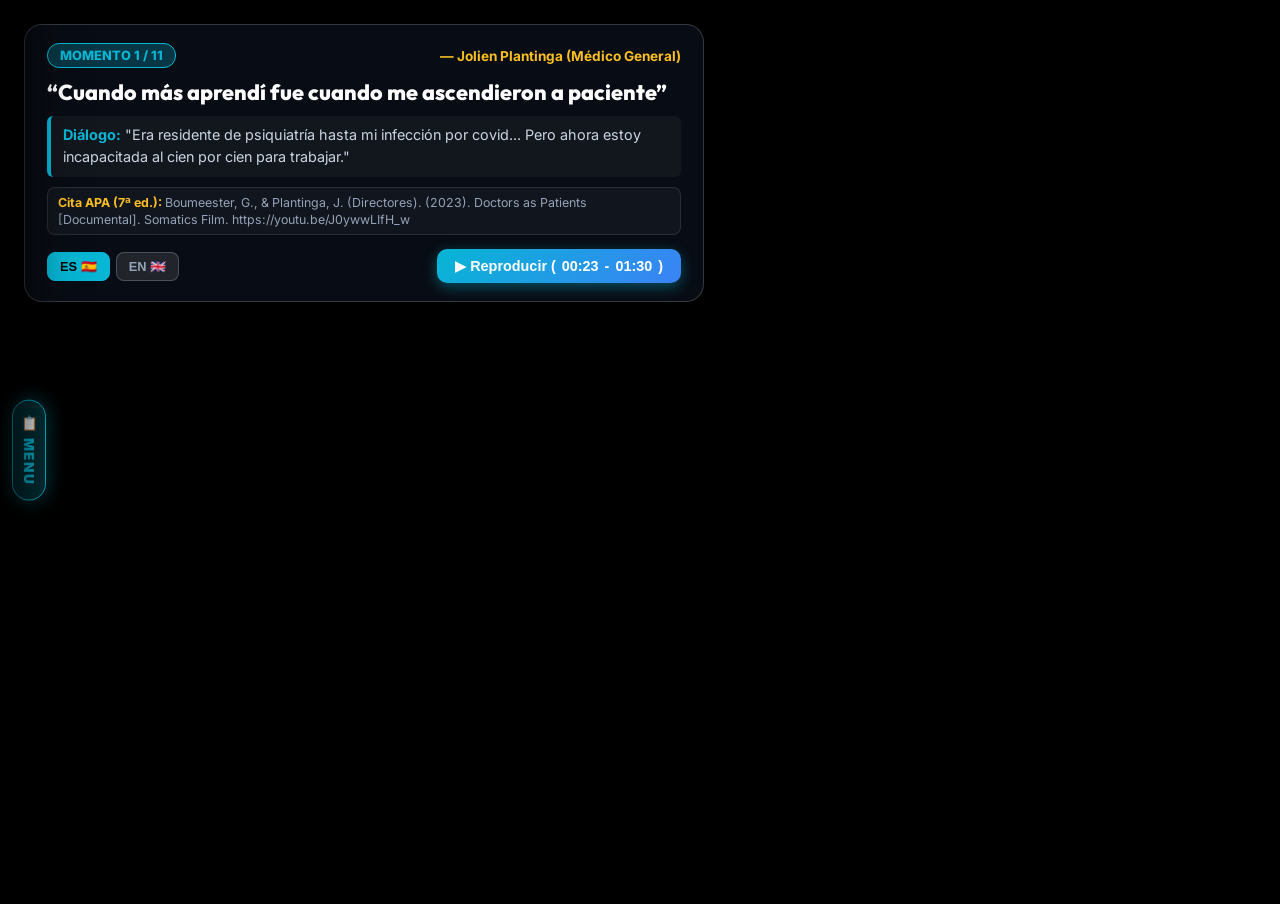
==== presentacion-medicos-pacientes.html @ 1d93ec59 "feat: embed 5 high-impact 3D/conceptual medical illustrations into Infographic Slides (Moments 7-11)" ====
<!DOCTYPE html>
<html lang="es">
<head>
  <meta charset="UTF-8">
  <meta name="viewport" content="width=device-width, initial-scale=1.0">
  <title>Doctors as Patients: Presentación con Ilustraciones e Infografía</title>
  <link rel="preconnect" href="https://fonts.googleapis.com">
  <link rel="preconnect" href="https://fonts.gstatic.com" crossorigin>
  <link href="https://fonts.googleapis.com/css2?family=Inter:wght@400;500;600;700;800&family=Outfit:wght@700;800;900&display=swap" rel="stylesheet">
  <style>
    :root {
      --bg-black: #000000;
      --accent-cyan: #06b6d4;
      --accent-blue: #3b82f6;
      --accent-amber: #fbbf24;
      --accent-red: #ef4444;
      --accent-green: #10b981;
      --accent-purple: #8b5cf6;
      --text-white: #ffffff;
      --text-gray: #94a3b8;
      --glass-bg: rgba(9, 13, 22, 0.94);
      --font-title: 'Outfit', sans-serif;
      --font-body: 'Inter', sans-serif;
    }

    * {
      box-sizing: border-box;
      margin: 0;
      padding: 0;
    }

    html, body {
      width: 100vw;
      height: 100vh;
      background-color: var(--bg-black);
      color: var(--text-white);
      font-family: var(--font-body);
      overflow: hidden;
    }

    .viewport {
      position: relative;
      width: 100vw;
      height: 100vh;
      background: #000;
    }

    /* Video Frame Container */
    .video-frame {
      position: absolute;
      top: 0;
      left: 0;
      width: 100%;
      height: 100%;
      border: none;
      z-index: 10;
      transition: opacity 0.5s ease;
    }

    .video-frame iframe {
      width: 100%;
      height: 100%;
      border: none;
    }

    /* Visual Infographic Slide Frame (For Moments 7-11) */
    .slide-visual-frame {
      position: absolute;
      top: 0;
      left: 0;
      width: 100%;
      height: 100%;
      z-index: 15;
      background: radial-gradient(circle at center, #111827 0%, #030712 100%);
      display: flex;
      flex-direction: column;
      align-items: center;
      justify-content: center;
      padding: 30px;
      opacity: 0;
      visibility: hidden;
      transition: opacity 0.5s ease, visibility 0.5s ease;
    }

    .slide-visual-frame.active {
      opacity: 1;
      visibility: visible;
    }

    .slide-card-hero {
      width: 92vw;
      max-width: 1300px;
      background: rgba(15, 23, 42, 0.88);
      border: 2px solid var(--accent-cyan);
      border-radius: 28px;
      padding: 36px 44px;
      box-shadow: 0 25px 80px rgba(0, 0, 0, 0.95), 0 0 60px rgba(6, 182, 212, 0.35);
      display: flex;
      flex-direction: column;
      gap: 20px;
      backdrop-filter: blur(20px);
      -webkit-backdrop-filter: blur(20px);
      transform: translateY(30px) scale(0.98);
      transition: transform 0.6s cubic-bezier(0.16, 1, 0.3, 1);
    }

    .slide-visual-frame.active .slide-card-hero {
      transform: translateY(0) scale(1);
    }

    .slide-badge-row {
      display: flex;
      align-items: center;
      justify-content: space-between;
    }

    /* Pulsing Alarm Animation */
    @keyframes pulse-alarm {
      0% {
        box-shadow: 0 0 0 0 rgba(239, 68, 68, 0.7);
        transform: scale(1);
      }
      50% {
        box-shadow: 0 0 25px 8px rgba(239, 68, 68, 0.4);
        transform: scale(1.03);
      }
      100% {
        box-shadow: 0 0 0 0 rgba(239, 68, 68, 0.7);
        transform: scale(1);
      }
    }

    .slide-tag {
      background: linear-gradient(135deg, var(--accent-red), #dc2626);
      color: #fff;
      font-size: 0.85rem;
      font-weight: 900;
      padding: 6px 18px;
      border-radius: 20px;
      text-transform: uppercase;
      letter-spacing: 0.08em;
      animation: pulse-alarm 2.5s infinite;
    }

    .slide-source {
      font-size: 0.85rem;
      color: var(--accent-amber);
      font-weight: 700;
    }

    .slide-title-text {
      font-family: var(--font-title);
      font-size: 2.3rem;
      font-weight: 900;
      line-height: 1.25;
      color: #ffffff;
      border-left: 8px solid var(--accent-cyan);
      padding-left: 20px;
      text-shadow: 0 0 25px rgba(6, 182, 212, 0.5);
    }

    /* Split Layout for Illustration Image & Stats */
    .slide-content-split {
      display: grid;
      grid-template-columns: 420px 1fr;
      gap: 24px;
      align-items: center;
    }

    @media (max-width: 1024px) {
      .slide-content-split {
        grid-template-columns: 1fr;
      }
    }

    .slide-illustration-box {
      width: 100%;
      height: 240px;
      border-radius: 20px;
      overflow: hidden;
      border: 2px solid rgba(6, 182, 212, 0.4);
      box-shadow: 0 10px 30px rgba(0, 0, 0, 0.6), 0 0 20px rgba(6, 182, 212, 0.2);
      position: relative;
    }

    .slide-illustration-box img {
      width: 100%;
      height: 100%;
      object-fit: cover;
      transition: transform 0.5s ease;
    }

    .slide-illustration-box:hover img {
      transform: scale(1.05);
    }

    .slide-stats-grid {
      display: grid;
      grid-template-columns: repeat(auto-fit, minmax(240px, 1fr));
      gap: 16px;
    }

    /* Staggered Card Animation */
    @keyframes fadeInUpStagger {
      from {
        opacity: 0;
        transform: translateY(40px);
      }
      to {
        opacity: 1;
        transform: translateY(0);
      }
    }

    .stat-box {
      background: rgba(255, 255, 255, 0.04);
      border: 1px solid rgba(255, 255, 255, 0.12);
      border-radius: 18px;
      padding: 18px 20px;
      display: flex;
      flex-direction: column;
      gap: 6px;
      position: relative;
      overflow: hidden;
      transition: all 0.3s ease;
      animation: fadeInUpStagger 0.6s cubic-bezier(0.16, 1, 0.3, 1) both;
    }

    .stat-box:hover {
      background: rgba(255, 255, 255, 0.08);
      border-color: var(--accent-cyan);
      transform: translateY(-4px);
      box-shadow: 0 12px 30px rgba(6, 182, 212, 0.25);
    }

    /* Animated Stat Number */
    .stat-number {
      font-family: var(--font-title);
      font-size: 2.6rem;
      font-weight: 900;
      color: var(--accent-cyan);
      line-height: 1;
      display: flex;
      align-items: center;
      gap: 4px;
    }

    .stat-number.red {
      color: var(--accent-red);
      text-shadow: 0 0 20px rgba(239, 68, 68, 0.6);
    }

    .stat-number.amber {
      color: var(--accent-amber);
      text-shadow: 0 0 20px rgba(251, 191, 36, 0.6);
    }

    .stat-number.cyan {
      color: var(--accent-cyan);
      text-shadow: 0 0 20px rgba(6, 182, 212, 0.6);
    }

    .stat-number.green {
      color: var(--accent-green);
      text-shadow: 0 0 20px rgba(16, 185, 129, 0.6);
    }

    .stat-label {
      font-size: 1rem;
      font-weight: 800;
      color: #f1f5f9;
      line-height: 1.3;
    }

    .stat-desc {
      font-size: 0.85rem;
      color: #94a3b8;
      line-height: 1.45;
    }

    /* APA Citation Box inside Card Footer */
    .apa-card-footer {
      background: rgba(6, 182, 212, 0.08);
      border: 1px solid rgba(6, 182, 212, 0.25);
      border-radius: 14px;
      padding: 10px 16px;
      font-size: 0.8rem;
      color: #94a3b8;
      line-height: 1.4;
    }

    .apa-card-footer strong {
      color: var(--accent-amber);
    }

    /* Creative Dynamic Energy Gauge Bar (PEM Visualizer) */
    .energy-gauge-container {
      width: 100%;
      height: 10px;
      background: rgba(255, 255, 255, 0.1);
      border-radius: 8px;
      overflow: hidden;
      margin-top: 4px;
      position: relative;
    }

    @keyframes drainEnergy {
      0% {
        width: 100%;
        background: var(--accent-green);
      }
      50% {
        width: 50%;
        background: var(--accent-amber);
      }
      100% {
        width: 15%;
        background: var(--accent-red);
        box-shadow: 0 0 12px var(--accent-red);
      }
    }

    .energy-gauge-bar {
      height: 100%;
      width: 100%;
      border-radius: 8px;
    }

    .slide-visual-frame.active .energy-gauge-bar {
      animation: drainEnergy 3s cubic-bezier(0.4, 0, 0.2, 1) forwards;
    }

    /* Blur Backdrop for Auto-Stop Focus Mode */
    .focus-backdrop {
      position: absolute;
      top: 0;
      left: 0;
      width: 100%;
      height: 100%;
      background: rgba(0, 0, 0, 0.85);
      backdrop-filter: blur(16px);
      -webkit-backdrop-filter: blur(16px);
      z-index: 60;
      opacity: 0;
      visibility: hidden;
      transition: opacity 0.5s ease, visibility 0.5s ease;
    }

    .focus-backdrop.active {
      opacity: 1;
      visibility: visible;
    }

    /* Top-Left Banner Overlay */
    .top-overlay-banner {
      position: absolute;
      top: 24px;
      left: 24px;
      max-width: 680px;
      background: var(--glass-bg);
      backdrop-filter: blur(16px);
      -webkit-backdrop-filter: blur(16px);
      border: 1px solid rgba(255, 255, 255, 0.18);
      border-radius: 18px;
      padding: 18px 22px;
      box-shadow: 0 12px 32px rgba(0, 0, 0, 0.8);
      display: flex;
      flex-direction: column;
      gap: 10px;
      z-index: 50;
      opacity: 1;
      visibility: visible;
      transform: translateY(0);
      transition: opacity 0.5s ease, transform 0.5s ease, visibility 0.5s ease;
    }

    .top-overlay-banner.fade-out-total {
      opacity: 0 !important;
      visibility: hidden !important;
      pointer-events: none !important;
      transform: translateY(-20px) !important;
    }

    .banner-header {
      display: flex;
      align-items: center;
      justify-content: space-between;
      gap: 12px;
    }

    .banner-tag {
      background: rgba(6, 182, 212, 0.25);
      border: 1px solid var(--accent-cyan);
      color: var(--accent-cyan);
      font-size: 0.8rem;
      font-weight: 800;
      padding: 4px 12px;
      border-radius: 12px;
      text-transform: uppercase;
    }

    .banner-speaker {
      font-size: 0.85rem;
      color: var(--accent-amber);
      font-weight: 700;
    }

    .banner-headline {
      font-family: var(--font-title);
      font-size: 1.35rem;
      font-weight: 800;
      line-height: 1.3;
      color: var(--text-white);
    }

    .banner-dialogue {
      font-size: 0.9rem;
      line-height: 1.55;
      color: #cbd5e1;
      border-left: 4px solid var(--accent-cyan);
      background: rgba(255, 255, 255, 0.04);
      border-radius: 6px;
      padding: 8px 12px;
    }

    .banner-dialogue strong {
      color: var(--accent-cyan);
    }

    .banner-apa-box {
      font-size: 0.775rem;
      color: #94a3b8;
      background: rgba(255, 255, 255, 0.04);
      border: 1px solid rgba(255, 255, 255, 0.1);
      border-radius: 8px;
      padding: 6px 10px;
      line-height: 1.4;
    }

    .banner-apa-box strong {
      color: var(--accent-amber);
    }

    .banner-actions {
      display: flex;
      align-items: center;
      justify-content: space-between;
      margin-top: 4px;
      gap: 10px;
    }

    .lang-toggle {
      display: flex;
      gap: 6px;
    }

    .lang-btn {
      background: rgba(255, 255, 255, 0.1);
      border: 1px solid rgba(255, 255, 255, 0.2);
      color: var(--text-gray);
      padding: 6px 12px;
      border-radius: 8px;
      font-size: 0.8rem;
      font-weight: 800;
      cursor: pointer;
    }

    .lang-btn.active {
      background: var(--accent-cyan);
      color: #000;
      border-color: var(--accent-cyan);
    }

    .play-btn {
      background: linear-gradient(135deg, var(--accent-cyan), var(--accent-blue));
      color: #fff;
      border: none;
      padding: 9px 18px;
      border-radius: 10px;
      font-weight: 800;
      font-size: 0.9rem;
      cursor: pointer;
      display: flex;
      align-items: center;
      gap: 6px;
      box-shadow: 0 4px 14px rgba(6, 182, 212, 0.4);
      transition: transform 0.2s ease;
    }

    .play-btn:hover {
      transform: scale(1.04);
    }

    /* MASSIVE PROJECTION CENTER FOCUS SLIDE MODAL */
    .focus-slide-modal {
      position: absolute;
      top: 50%;
      left: 50%;
      transform: translate(-50%, -45%) scale(0.95);
      width: 92vw;
      max-width: 1250px;
      background: rgba(10, 15, 26, 0.96);
      border: 3px solid var(--accent-cyan);
      border-radius: 32px;
      padding: 44px 52px;
      box-shadow: 0 25px 80px rgba(0, 0, 0, 0.95), 0 0 60px rgba(6, 182, 212, 0.6);
      z-index: 70;
      opacity: 0;
      visibility: hidden;
      transition: all 0.5s cubic-bezier(0.34, 1.56, 0.64, 1);
      display: flex;
      flex-direction: column;
      gap: 20px;
    }

    .focus-slide-modal.active {
      opacity: 1;
      visibility: visible;
      transform: translate(-50%, -50%) scale(1);
    }

    .focus-badge {
      display: inline-flex;
      align-items: center;
      gap: 10px;
      background: linear-gradient(135deg, var(--accent-amber), #f59e0b);
      color: #000;
      padding: 8px 20px;
      border-radius: 24px;
      font-size: 1rem;
      font-weight: 900;
      text-transform: uppercase;
      letter-spacing: 0.08em;
      align-self: flex-start;
      box-shadow: 0 0 20px rgba(251, 191, 36, 0.5);
    }

    .focus-headline {
      font-family: var(--font-title);
      font-size: 2.6rem;
      font-weight: 900;
      line-height: 1.25;
      color: #ffffff;
      text-shadow: 0 0 30px rgba(6, 182, 212, 0.9), 0 0 60px rgba(6, 182, 212, 0.5);
      border-left: 8px solid var(--accent-cyan);
      padding-left: 24px;
    }

    .focus-speaker {
      font-size: 1.3rem;
      color: var(--accent-amber);
      font-weight: 800;
      letter-spacing: 0.02em;
    }

    .focus-dialogue {
      background: rgba(6, 182, 212, 0.12);
      border: 2px solid rgba(6, 182, 212, 0.35);
      padding: 20px 24px;
      border-radius: 18px;
      font-size: 1.25rem;
      line-height: 1.6;
      color: #f8fafc;
    }

    .focus-dialogue strong {
      color: var(--accent-cyan);
      font-weight: 800;
    }

    .focus-apa-citation {
      background: rgba(255, 255, 255, 0.05);
      border: 1px solid rgba(255, 255, 255, 0.15);
      padding: 12px 18px;
      border-radius: 12px;
      font-size: 0.875rem;
      color: #cbd5e1;
      line-height: 1.45;
    }

    .focus-apa-citation strong {
      color: var(--accent-amber);
    }

    .focus-actions {
      display: flex;
      align-items: center;
      justify-content: space-between;
      margin-top: 10px;
      flex-wrap: wrap;
      gap: 16px;
    }

    .replay-btn {
      background: rgba(255, 255, 255, 0.12);
      border: 2px solid rgba(255, 255, 255, 0.25);
      color: #fff;
      padding: 14px 28px;
      border-radius: 16px;
      font-weight: 800;
      font-size: 1.1rem;
      cursor: pointer;
      display: flex;
      align-items: center;
      gap: 10px;
    }

    .next-moment-btn {
      background: linear-gradient(135deg, var(--accent-cyan), var(--accent-blue));
      color: #fff;
      border: none;
      padding: 16px 36px;
      border-radius: 16px;
      font-weight: 900;
      font-size: 1.2rem;
      cursor: pointer;
      display: flex;
      align-items: center;
      gap: 12px;
      box-shadow: 0 6px 30px rgba(6, 182, 212, 0.6);
    }

    /* LEFT SIDEBAR TRIGGER ZONE */
    .sidebar-trigger-zone {
      position: absolute;
      top: 0;
      left: 0;
      width: 60px;
      height: 100vh;
      z-index: 90;
    }

    .sidebar-peek-hint {
      position: absolute;
      top: 50%;
      left: 12px;
      transform: translateY(-50%);
      background: rgba(6, 182, 212, 0.25);
      border: 1px solid var(--accent-cyan);
      color: var(--accent-cyan);
      padding: 14px 8px;
      border-radius: 24px;
      writing-mode: vertical-rl;
      text-orientation: mixed;
      font-size: 0.85rem;
      font-weight: 900;
      letter-spacing: 0.12em;
      text-transform: uppercase;
      box-shadow: 0 0 20px rgba(6, 182, 212, 0.4);
      pointer-events: none;
      transition: opacity 0.3s ease;
    }

    /* LEFT DESPLEGABLE SIDEBAR */
    .left-sidebar {
      position: absolute;
      top: 0;
      left: 0;
      width: 380px;
      height: 100vh;
      background: rgba(7, 10, 18, 0.96);
      backdrop-filter: blur(24px);
      -webkit-backdrop-filter: blur(24px);
      border-right: 2px solid rgba(255, 255, 255, 0.18);
      box-shadow: 20px 0 50px rgba(0, 0, 0, 0.9);
      z-index: 100;
      padding: 28px 24px;
      display: flex;
      flex-direction: column;
      gap: 20px;
      transform: translateX(-100%);
      transition: transform 0.4s cubic-bezier(0.16, 1, 0.3, 1);
    }

    .sidebar-trigger-zone:hover + .left-sidebar,
    .left-sidebar:hover,
    .left-sidebar.open {
      transform: translateX(0);
    }

    .sidebar-header {
      display: flex;
      align-items: center;
      justify-content: space-between;
      border-bottom: 1px solid rgba(255, 255, 255, 0.15);
      padding-bottom: 16px;
    }

    .sidebar-title {
      font-family: var(--font-title);
      font-size: 1.3rem;
      font-weight: 900;
      color: var(--text-white);
      display: flex;
      align-items: center;
      gap: 10px;
    }

    .sidebar-close-btn {
      background: rgba(255, 255, 255, 0.12);
      border: none;
      color: var(--text-gray);
      width: 34px;
      height: 34px;
      border-radius: 50%;
      font-size: 1.1rem;
      font-weight: 700;
      cursor: pointer;
      display: flex;
      align-items: center;
      justify-content: center;
    }

    .sidebar-close-btn:hover {
      background: rgba(255, 255, 255, 0.25);
      color: #fff;
    }

    .sidebar-moments-list {
      display: flex;
      flex-direction: column;
      gap: 10px;
      flex: 1;
      overflow-y: auto;
    }

    .sidebar-moment-item {
      background: rgba(255, 255, 255, 0.05);
      border: 1px solid rgba(255, 255, 255, 0.1);
      border-radius: 14px;
      padding: 14px 16px;
      cursor: pointer;
      transition: all 0.2s ease;
      display: flex;
      flex-direction: column;
      gap: 6px;
    }

    .sidebar-moment-item:hover {
      background: rgba(255, 255, 255, 0.1);
      border-color: rgba(255, 255, 255, 0.25);
    }

    .sidebar-moment-item.active {
      background: linear-gradient(135deg, rgba(6, 182, 212, 0.25), rgba(59, 130, 246, 0.25));
      border-color: var(--accent-cyan);
      box-shadow: 0 0 20px rgba(6, 182, 212, 0.3);
    }

    .sidebar-moment-item.is-infographic {
      border-color: rgba(139, 92, 246, 0.4);
    }

    .sidebar-moment-item.is-infographic.active {
      background: linear-gradient(135deg, rgba(139, 92, 246, 0.3), rgba(236, 72, 153, 0.3));
      border-color: #ec4899;
      box-shadow: 0 0 20px rgba(236, 72, 153, 0.4);
    }

    .item-top-row {
      display: flex;
      align-items: center;
      justify-content: space-between;
    }

    .item-id-badge {
      font-size: 0.8rem;
      font-weight: 900;
      color: var(--accent-cyan);
      background: rgba(6, 182, 212, 0.2);
      padding: 3px 10px;
      border-radius: 8px;
    }

    .item-id-badge.info-badge-tag {
      color: #ec4899;
      background: rgba(236, 72, 153, 0.2);
    }

    .sidebar-moment-item.active .item-id-badge {
      background: var(--accent-cyan);
      color: #000;
    }

    .sidebar-moment-item.active .item-id-badge.info-badge-tag {
      background: #ec4899;
      color: #fff;
    }

    .item-time {
      font-size: 0.8rem;
      color: var(--text-gray);
      font-weight: 700;
    }

    .item-title {
      font-size: 0.925rem;
      font-weight: 700;
      color: #f1f5f9;
      line-height: 1.35;
      overflow: hidden;
      text-overflow: ellipsis;
      display: -webkit-box;
      -webkit-line-clamp: 2;
      -webkit-box-orient: vertical;
    }

    .sidebar-footer-controls {
      display: flex;
      gap: 10px;
      padding-top: 16px;
      border-top: 1px solid rgba(255, 255, 255, 0.15);
    }

    .sidebar-nav-btn {
      flex: 1;
      background: rgba(255, 255, 255, 0.12);
      border: 1px solid rgba(255, 255, 255, 0.2);
      color: #fff;
      padding: 12px;
      border-radius: 12px;
      font-weight: 800;
      font-size: 0.9rem;
      cursor: pointer;
      text-align: center;
    }

    .sidebar-nav-btn:disabled {
      opacity: 0.3;
      cursor: not-allowed;
    }
  </style>
</head>
<body>

  <div class="viewport">
    <!-- Video Player Frame (Moments 1-6) -->
    <div class="video-frame" id="video-frame">
      <iframe id="youtube-player" src="https://www.youtube-nocookie.com/embed/J0ywwLIfH_w?enablejsapi=1&rel=0&start=23&cc_load_policy=1" allow="accelerometer; autoplay; clipboard-write; encrypted-media; gyroscope; picture-in-picture" allowfullscreen></iframe>
    </div>

    <!-- Visual Infographic Slide Frame (Moments 7-11) -->
    <div class="slide-visual-frame" id="slide-visual-frame">
      <div class="slide-card-hero">
        <div class="slide-badge-row">
          <span class="slide-tag" id="slide-tag">🚨 DATO ALARMANTE 1</span>
          <span class="slide-source" id="slide-source">Fuente: Mayo Clinic Proceedings (2023) & Bateman Horne Center (2025)</span>
        </div>

        <h2 class="slide-title-text" id="slide-title-text">
          La Epidemia Silenciosa: Incapacidad Severa y Confinamiento
        </h2>

        <!-- Creative Interactive Gauge Bar for PEM / Energy -->
        <div id="gauge-wrapper" style="display:none; flex-direction:column; gap:4px;">
          <div style="display:flex; justify-content:space-between; font-size:0.85rem; font-weight:800; color:var(--accent-red);">
            <span>⚡ Nivel de Energía Mitocondrial (Post-Esfuerzo Mínimo)</span>
            <span id="gauge-percent-text">100% ➔ 15% (COLAPSO)</span>
          </div>
          <div class="energy-gauge-container">
            <div class="energy-gauge-bar"></div>
          </div>
        </div>

        <!-- Split Content Layout with Generated Illustration & Animated Stats Grid -->
        <div class="slide-content-split">
          <div class="slide-illustration-box">
            <img id="slide-illustration-img" src="images/moment_7.jpg" alt="Ilustración Médica">
          </div>
          <div class="slide-stats-grid" id="slide-stats-grid">
            <!-- Dynamic animated stats injected here -->
          </div>
        </div>

        <!-- APA Citation Box at Slide Card Footer -->
        <div class="apa-card-footer" id="apa-card-footer">
          <strong>Cita APA (7ª ed.):</strong> <span id="slide-apa-text">Hoppers, M., Yellman, B., & Bateman, L. (2025). Clinical Care Guide: Managing ME/CFS, Long COVID, and Infection-Associated Chronic Conditions (IACCs). Bateman Horne Center.</span>
        </div>
      </div>
    </div>

    <!-- Video Blur Backdrop -->
    <div class="focus-backdrop" id="focus-backdrop"></div>

    <!-- LEFT TRIGGER ZONE -->
    <div class="sidebar-trigger-zone">
      <div class="sidebar-peek-hint">📋 Menu</div>
    </div>

    <!-- LEFT DESPLEGABLE SIDEBAR -->
    <aside class="left-sidebar" id="left-sidebar">
      <div class="sidebar-header">
        <div class="sidebar-title">
          🎬 Índice de la Presentación
        </div>
        <button class="sidebar-close-btn" onclick="toggleSidebar(false)">✕</button>
      </div>

      <div class="sidebar-moments-list" id="sidebar-moments-list">
        <!-- Generated dynamically -->
      </div>

      <div class="sidebar-footer-controls">
        <button id="side-prev-btn" class="sidebar-nav-btn" onclick="prevSlide()">‹ Anterior</button>
        <button id="side-next-btn" class="sidebar-nav-btn" onclick="nextSlide()">Siguiente ›</button>
      </div>
    </aside>

    <!-- Top-Left Overlay Banner -->
    <div class="top-overlay-banner" id="overlay-banner">
      <div class="banner-header">
        <span class="banner-tag" id="banner-tag">Momento 1 / 11</span>
        <span class="banner-speaker" id="banner-speaker">— Jolien Plantinga (Médico General)</span>
      </div>

      <h2 class="banner-headline" id="banner-headline">
        “Cuando más aprendí fue cuando me ascendieron a paciente”
      </h2>

      <div class="banner-dialogue" id="banner-dialogue">
        <strong>Diálogo:</strong> "Era residente de psiquiatría hasta mi infección por covid... Pero ahora estoy incapacitada al cien por cien para trabajar."
      </div>

      <div class="banner-apa-box" id="banner-apa-box">
        <strong>Cita APA (7ª ed.):</strong> <span id="banner-apa-text">Boumeester, G., & Plantinga, J. (Directores). (2023). Doctors as Patients [Documental]. Somatics Film. https://youtu.be/J0ywwLIfH_w</span>
      </div>

      <div class="banner-actions">
        <div class="lang-toggle">
          <button id="lang-es-btn" class="lang-btn active" onclick="setLang('es')">ES 🇪🇸</button>
          <button id="lang-en-btn" class="lang-btn" onclick="setLang('en')">EN 🇬🇧</button>
        </div>

        <button id="main-play-btn" class="play-btn" onclick="playFragment()">
          ▶ Reproducir (<span id="start-time">00:23</span> - <span id="end-time">01:30</span>)
        </button>
      </div>
    </div>

    <!-- MASSIVE PROJECTION CENTER FOCUS SLIDE MODAL -->
    <div class="focus-slide-modal" id="focus-slide-modal">
      <span class="focus-badge" id="focus-badge">✨ CITA CLAVE DEL MOMENTO <span id="focus-moment-id">1</span></span>
      <h2 class="focus-headline" id="focus-headline">
        “Cuando más aprendí fue cuando me ascendieron a paciente”
      </h2>
      <p class="focus-speaker" id="focus-speaker">— Jolien Plantinga & Gitte Boumeester</p>
      <div class="focus-dialogue" id="focus-dialogue">
        <strong>Diálogo Destacado:</strong> "Era residente de psiquiatría hasta mi infección por covid. Me faltaba un año para convertirme en psiquiatra. Pero ahora estoy incapacitada al 100% para trabajar."
      </div>
      <div class="focus-apa-citation" id="focus-apa-citation">
        <strong>Cita Académica APA (7ª ed.):</strong> <span id="modal-apa-text">Boumeester, G., & Plantinga, J. (Directores). (2023). Doctors as Patients: The Unseen Struggle of Long COVID & ME/CFS [Documental]. Somatics Film Production. https://youtu.be/J0ywwLIfH_w</span>
      </div>
      <div class="focus-actions">
        <button class="replay-btn" id="replay-btn" onclick="replayCurrentClip()">
          ↺ Repetir Fragmento
        </button>
        <button class="next-moment-btn" onclick="goToNextMoment()">
          Siguiente Diapositiva ➔
        </button>
      </div>
    </div>
  </div>

  <script src="https://www.youtube.com/iframe_api"></script>
  <script>
    const slidesData = [
      // MOMENTOS DEL DOCUMENTAL (1 a 6) CON CITAS APA 7ª ED.
      {
        id: 1,
        type: 'video',
        startTimeStr: "00:23",
        endTimeStr: "01:30",
        startSeconds: 23,
        endSeconds: 90,
        headline: "“Cuando más aprendí fue cuando me ascendieron a paciente”",
        speaker: "— Jolien Plantinga & Gitte Boumeester",
        dialogueES: "Era residente de psiquiatría hasta mi infección por covid. Me faltaba un año para convertirme en psiquiatra. Pero ahora estoy incapacitada al 100% para trabajar.",
        dialogueEN: "I was a psychiatry resident until my COVID infection. I had another year to become a psychiatrist. But now I am 100% unfit for work.",
        apaCitation: "Boumeester, G., & Plantinga, J. (Directores). (2023). Doctors as Patients: The Unseen Struggle of Long COVID & ME/CFS [Documental]. Somatics Film Production. https://youtu.be/J0ywwLIfH_w"
      },
      {
        id: 2,
        type: 'video',
        startTimeStr: "04:28",
        endTimeStr: "06:10",
        startSeconds: 268,
        endSeconds: 370,
        headline: "“Mi única actividad del día es bajar de la cama de arriba a la cama de abajo”",
        speaker: "— Jolien Plantinga & Peter Hulshof",
        dialogueES: "¿Cómo es su día ahora como paciente? Mi día es ir de mi cama de arriba a la cama de abajo. Esa es en realidad mi única actividad del día.",
        dialogueEN: "What is your day like now as a patient? My day is going from my bed upstairs to the bed downstairs. That is actually my only activity of the day.",
        apaCitation: "Boumeester, G., & Plantinga, J. (Directores). (2023). Doctors as Patients [Documental; Módulo Severidad]. Somatics Film Production. https://youtu.be/J0ywwLIfH_w?t=268"
      },
      {
        id: 3,
        type: 'video',
        startTimeStr: "12:31",
        endTimeStr: "14:30",
        startSeconds: 751,
        endSeconds: 870,
        headline: "“Yo misma como médico tenía prejuicios... no quería ser ese tipo de paciente”",
        speaker: "— Jolien Plantinga (Médico General)",
        dialogueES: "Tenía los prejuicios que tienen muchos médicos... pensaba que los pacientes de fatiga crónica se inventaban la enfermedad. Hasta que vi a enfermos graves encamados en cuartos oscuros.",
        dialogueEN: "I had the prejudices that many doctors have... I thought chronic fatigue patients were making it up. Until I experienced it and saw severely ill patients bedridden in dark rooms.",
        apaCitation: "Boumeester, G., & Plantinga, J. (Directores). (2023). Doctors as Patients [Documental; Sesgo Médico]. Somatics Film Production. https://youtu.be/J0ywwLIfH_w?t=751"
      },
      {
        id: 4,
        type: 'video',
        startTimeStr: "16:52",
        endTimeStr: "18:00",
        startSeconds: 1012,
        endSeconds: 1080,
        headline: "“10 minutos en la consulta no ven cómo descarrila completamente tu vida al volver a casa”",
        speaker: "— Laura (Nefróloga) & Jolien Plantinga",
        dialogueES: "Con sólo ver al paciente una vez 10 minutos en la consulta, los médicos no se dan cuenta cómo descarrila completamente su vida al volver a casa.",
        dialogueEN: "Just seeing a patient once for 10 minutes in the clinic, doctors don't realize how someone's life is completely derailed when they go back home.",
        apaCitation: "Boumeester, G., & Plantinga, J. (Directores). (2023). Doctors as Patients [Documental; Consulta Clínica]. Somatics Film Production. https://youtu.be/J0ywwLIfH_w?t=1012"
      },
      {
        id: 5,
        type: 'video',
        startTimeStr: "41:01",
        endTimeStr: "42:00",
        startSeconds: 2461,
        endSeconds: 2520,
        headline: "“Siempre me enorgullecí de ser médico, pero ver miles de enfermos ignorados me da vergüenza”",
        speaker: "— Gitte Boumeester & Laura",
        dialogueES: "Siempre me enorgullecí de ser médico. Pensaba que los médicos hacían todo lo posible. Pero ahora veo a miles de personas enfermas en sus casas, abandonadas, y me da una profunda vergüenza.",
        dialogueEN: "I was always proud to be a doctor. I thought doctors did everything possible. But now I see thousands of sick people in their homes, abandoned, and it fills me with shame.",
        apaCitation: "Boumeester, G., & Plantinga, J. (Directores). (2023). Doctors as Patients [Documental; Abandono Médico]. Somatics Film Production. https://youtu.be/J0ywwLIfH_w?t=2461"
      },
      {
        id: 6,
        type: 'video',
        startTimeStr: "52:59",
        endTimeStr: "55:51",
        startSeconds: 3179,
        endSeconds: 3351,
        headline: "“Los pacientes vienen diciendo la verdad desde 1990: es hora de empezar a escucharlos”",
        speaker: "— Médico Evaluador de la Seguridad Social (GMD)",
        dialogueES: "Cuando trabajaba como médico de aseguradora, pensaba que estos pacientes solo estaban cansados. Los pacientes dicen la verdad desde 1990. Es hora de escuchar atentamente a los pacientes.",
        dialogueEN: "When I worked as an insurance doctor, I thought these patients were just tired. Patients have been telling the truth since 1990. It is time to listen carefully to patients.",
        apaCitation: "Boumeester, G., & Plantinga, J. (Directores). (2023). Doctors as Patients [Documental; Testimonio de Escucha]. Somatics Film Production. https://youtu.be/J0ywwLIfH_w?t=3179"
      },

      // SECCIÓN INFOGRÁFICA DE IMPACTO ALARMANTE CON ILUSTRACIONES Y CITAS APA 7ª ED. (Momento 7 a 11)
      {
        id: 7,
        type: 'infographic',
        illustrationImg: "images/moment_7.jpg",
        tag: "🚨 DATO ALARMANTE #1: LA EPIDEMIA SILENCIOSA",
        headline: "🚨 Incapacidad Masiva: Más del 75% no puede volver a trabajar",
        speaker: "— Síntesis Científica (Bateman Horne Center 2025)",
        dialogueES: "La Encefalomielitis Miálgica (EM/SFC) y el COVID Persistente destruyen la vida productiva. Más del 75% queda incapacitado para trabajar y el 25% queda postrado en cama sin poder salir de habitaciones oscuras.",
        dialogueEN: "ME/CFS and Long COVID destroy productive life. Over 75% become unable to work full-time, and 25% remain bedridden in dark rooms unable to tolerate light or sound.",
        apaCitation: "Hoppers, M., Yellman, B., Bateman, L., Khan, Z., Haddad, M., Powers, C., Mooney, A., & Ruschioni, T. (2025). Clinical Care Guide: Managing ME/CFS, Long COVID, and Infection-Associated Chronic Conditions (IACCs) (1ª ed., pp. 6–12). Bateman Horne Center.",
        stats: [
          { targetVal: 75, prefix: "> ", suffix: "%", label: "Incapacidad Laboral", desc: "Pérdida total o severa de la capacidad de mantener un empleo o estudio.", color: "red" },
          { targetVal: 25, prefix: "", suffix: "%", label: "Enfermedad Severa", desc: "Confinados permanentemente en cama o sillas de ruedas en cuartos oscuros.", color: "red" },
          { targetVal: 67, prefix: "", suffix: " Mil M$", label: "Impacto Económico", desc: "Costo económico anual estimado por pérdida de productividad y salud.", color: "amber" }
        ]
      },
      {
        id: 8,
        type: 'infographic',
        illustrationImg: "images/moment_8.jpg",
        tag: "⚠️ DATO ALARMANTE #2: EL PELIGRO DEL EJERCICIO",
        headline: "⚠️ El Error Médico Común: El Ejercicio Gradual (GET) empeora al 80-90%",
        speaker: "— Advertencia Internacional (CDC, NICE & Mayo Clinic 2023)",
        dialogueES: "Prescribir ejercicio a estos pacientes empeora gravemente su condición. El 80-90% sufre recaídas destructivas. El CDC y la OMS han CONTRAINDICADO formalmente el ejercicio gradual (GET).",
        dialogueEN: "Prescribing exercise to these patients causes severe physical harm. 80-90% experience catastrophic relapses. CDC and WHO have formally CONTRAINDICATED Graded Exercise Therapy (GET).",
        apaCitation: "National Institute for Health and Care Excellence. (2021). Myalgic encephalomyelitis (or encephalopathy)/chronic fatigue syndrome: Diagnosis and management (NICE Guideline NG206). https://www.nice.org.uk/guidance/ng206 ; Grach, S. L., Seltzer, J., Chon, T. Y., & Ganesh, R. (2023). Mayo Clinic Proceedings, 98(10), 1544–1552.",
        stats: [
          { targetVal: 90, prefix: "", suffix: "%", label: "Recaída por Ejercicio", desc: "El ejercicio gradual (GET) destruye la capacidad celular y causa daño permanente.", color: "red" },
          { textDisplay: "PROHIBIDO", label: "GET Contraindicado", desc: "Retirado de todas las guías médicas internacionales oficiales por peligro biológico.", color: "amber" },
          { textDisplay: "PACING", label: "Regla Dorada", desc: "Gestión estricta de energía dentro del Sobre Energético para evitar colapsos.", color: "cyan" }
        ]
      },
      {
        id: 9,
        type: 'infographic',
        illustrationImg: "images/moment_9.jpg",
        tag: "⏱️ DATO ALARMANTE #3: LA TRAGEDIA DEL DIAGNÓSTICO",
        headline: "⏱️ 3 a 5 Años de Espera y el 84% Vive Sin Diagnóstico",
        speaker: "— Impacto en la Salud Pública (IOM/NAM & Mayo Clinic 2023)",
        dialogueES: "Los pacientes tardan entre 3 y 5 años en ser diagnosticados correctamente. Más del 84% de las personas que sufren esta enfermedad jamás reciben una etiqueta médica precisa y son ignorados.",
        dialogueEN: "Patients wait between 3 and 5 years to receive an accurate diagnosis. More than 84% of affected individuals remain undiagnosed and neglected.",
        apaCitation: "Institute of Medicine Committee on the Diagnostic Criteria for Myalgic Encephalomyelitis/Chronic Fatigue Syndrome. (2015). Beyond myalgic encephalomyelitis/chronic fatigue syndrome: Redefining an illness. The National Academies Press. https://doi.org/10.17226/19012",
        stats: [
          { targetVal: 5, prefix: "3 a ", suffix: " Años", label: "Años de Demora", desc: "Tiempo medio que tarda un paciente en ser escuchado y diagnosticado.", color: "amber" },
          { targetVal: 84, prefix: "> ", suffix: "%", label: "Sin Diagnóstico", desc: "Viven etiquetados erróneamente con ansiedad o depresión sin ayuda real.", color: "red" },
          { targetVal: 9, prefix: "", suffix: " de 10", label: "Desinformación", desc: "Médicos de atención primaria no han recibido formación sobre EM/SFC en su carrera.", color: "amber" }
        ]
      },
      {
        id: 10,
        type: 'infographic',
        illustrationImg: "images/moment_10.jpg",
        showGauge: true,
        tag: "💥 DATO ALARMANTE #4: EL SÍNTOMA PATOGNOMÓNICO",
        headline: "💥 Malestar Pospesfuerzo (PEM): El Colapso Retrasado (24-48h)",
        speaker: "— Fisiopatología Biológica (Bateman Horne Center 2025)",
        dialogueES: "El PEM no es cansancio común. Una caminata de 10 minutos o ducharse provoca un colapso celular retrasado a las 24-48 horas, dejando al paciente postrado durante días o semanas.",
        dialogueEN: "PEM is not ordinary tiredness. A 10-minute walk or taking a shower triggers delayed cellular breakdown 24-48 hours later, causing multi-week crashes.",
        apaCitation: "Hoppers, M., Yellman, B., & Bateman, L. (2025). Post-Exertional Malaise (PEM) clinical assessment and management framework (Cap. 4, pp. 13–17). Bateman Horne Center.",
        stats: [
          { targetVal: 48, prefix: "24-", suffix: " horas", label: "Inicio Retrasado", desc: "El colapso inmune y mitocondrial ocurre días después del esfuerzo mínimo.", color: "amber" },
          { textDisplay: "ATP ⬇", label: "Fallo Mitocondrial", desc: "Colapso documentado en la producción de energía celular a nivel mitocondrial.", color: "red" },
          { targetVal: 100, prefix: "", suffix: "%", label: "Sensibilidad Orgánica", desc: "Ducharse o hablar por teléfono agota el combustible metabólico por semanas.", color: "red" }
        ]
      },
      {
        id: 11,
        type: 'infographic',
        illustrationImg: "images/moment_11.jpg",
        tag: "🔬 DATO CIENTÍFICO #5: BIOLOGÍA VS. MITO",
        headline: "🔬 Evidencia Biológica Comprobada: Neuroinflamación y Disautonomía",
        speaker: "— Consenso Científico Multidisciplinario (Mayo Clinic & BHC 2025)",
        dialogueES: "Estudios científicos avanzados demuestran neuroinflamación en el tronco cerebral, hipoperfusión cerebral (POTS/Intolerancia Ortostática) y disfunción inmune. ¡No es psicológico!",
        dialogueEN: "Advanced scientific studies demonstrate brainstem neuroinflammation, cerebral hypoperfusion (POTS/Orthostatic Intolerance), and immune dysfunction. It is NOT psychological!",
        apaCitation: "Grach, S. L., Seltzer, J., Chon, T. Y., & Ganesh, R. (2023). Diagnosis and management of myalgic encephalomyelitis/chronic fatigue syndrome. Mayo Clinic Proceedings, 98(10), 1548–1550. https://doi.org/10.1016/j.mayocp.2023.07.032",
        stats: [
          { textDisplay: "POTS", label: "Disfunción Autonómica", desc: "Aumento anormal de la frecuencia cardíaca al ponerse de pie por falta de flujo cerebral.", color: "cyan" },
          { textDisplay: "MCAS", label: "Activación Mastocitaria", desc: "Reacciones inmunes e inflamación descontrolada en múltiples órganos.", color: "cyan" },
          { textDisplay: "LDN", label: "Tratamiento Neuroinmune", desc: "Uso de Naltrexona a Dosis Bajas y Piridostigmina para reducir la neuroinflamación.", color: "green" }
        ]
      }
    ];

    let currentIndex = 0;
    let player = null;
    let currentLang = 'es';
    let checkIntervalTimer = null;
    let isPlayerReady = false;

    function onYouTubeIframeAPIReady() {
      player = new YT.Player('youtube-player', {
        events: {
          'onReady': onPlayerReady,
          'onStateChange': onPlayerStateChange
        }
      });
    }

    function onPlayerReady(event) {
      isPlayerReady = true;
      updateSlide(0);
      startAutoStopCheck();
    }

    function onPlayerStateChange(event) {
      const banner = document.getElementById('overlay-banner');
      if (event.data === YT.PlayerState.PLAYING) {
        banner.classList.add('fade-out-total');
        hideFocusSlide();
      } else if (event.data === YT.PlayerState.PAUSED) {
        if (!document.getElementById('focus-slide-modal').classList.contains('active')) {
          banner.classList.remove('fade-out-total');
        }
      }
    }

    function startAutoStopCheck() {
      if (checkIntervalTimer) clearInterval(checkIntervalTimer);
      checkIntervalTimer = setInterval(() => {
        const item = slidesData[currentIndex];
        if (item.type === 'video' && isPlayerReady && player && typeof player.getPlayerState === 'function') {
          if (player.getPlayerState() === YT.PlayerState.PLAYING) {
            const currentTime = player.getCurrentTime();
            const targetEnd = item.endSeconds;
            if (currentTime >= targetEnd) {
              player.pauseVideo();
              showFocusSlide();
            }
          }
        }
      }, 250);
    }

    function showFocusSlide() {
      const banner = document.getElementById('overlay-banner');
      banner.classList.add('fade-out-total');

      const item = slidesData[currentIndex];
      document.getElementById('focus-moment-id').textContent = item.id;
      document.getElementById('focus-headline').textContent = item.headline;
      document.getElementById('focus-speaker').textContent = item.speaker;
      
      const dialogueText = currentLang === 'es' ? item.dialogueES : item.dialogueEN;
      document.getElementById('focus-dialogue').innerHTML = `<strong>${item.type === 'video' ? 'Diálogo Destacado' : 'Síntesis Científica'}:</strong> "${dialogueText}"`;

      document.getElementById('modal-apa-text').textContent = item.apaCitation;

      document.getElementById('focus-backdrop').classList.add('active');
      document.getElementById('focus-slide-modal').classList.add('active');

      if (item.type === 'infographic') {
        document.getElementById('replay-btn').style.display = 'none';
        document.getElementById('focus-badge').textContent = `📊 INFOGRAFÍA DE IMPACTO #${item.id - 6}`;
      } else {
        document.getElementById('replay-btn').style.display = 'flex';
        document.getElementById('focus-badge').innerHTML = `✨ CITA CLAVE DEL MOMENTO <span id="focus-moment-id">${item.id}</span>`;
      }
    }

    function hideFocusSlide() {
      document.getElementById('focus-backdrop').classList.remove('active');
      document.getElementById('focus-slide-modal').classList.remove('active');
    }

    function replayCurrentClip() {
      hideFocusSlide();
      playFragment();
    }

    function goToNextMoment() {
      hideFocusSlide();
      if (currentIndex < slidesData.length - 1) {
        updateSlide(currentIndex + 1);
        const nextItem = slidesData[currentIndex];
        if (nextItem.type === 'video') {
          playFragment();
        } else {
          showFocusSlide();
        }
      } else {
        updateSlide(0);
        playFragment();
      }
    }

    function toggleSidebar(forceOpen) {
      const sidebar = document.getElementById('left-sidebar');
      if (forceOpen !== undefined) {
        if (forceOpen) sidebar.classList.add('open');
        else sidebar.classList.remove('open');
      } else {
        sidebar.classList.toggle('open');
      }
    }

    /* CREATIVE COUNT-UP ANIMATION FOR NUMBERS */
    function animateStatNumbers() {
      const numberEls = document.querySelectorAll('.animated-num');
      numberEls.forEach(el => {
        const target = parseInt(el.getAttribute('data-target'));
        const prefix = el.getAttribute('data-prefix') || '';
        const suffix = el.getAttribute('data-suffix') || '';
        
        if (isNaN(target)) return;
        
        let start = 0;
        const duration = 1500;
        const startTime = performance.now();

        function step(now) {
          const elapsed = now - startTime;
          const progress = Math.min(elapsed / duration, 1);
          // Ease Out Quad
          const easeProgress = progress * (2 - progress);
          const current = Math.floor(easeProgress * target);
          el.textContent = `${prefix}${current}${suffix}`;
          if (progress < 1) {
            requestAnimationFrame(step);
          } else {
            el.textContent = `${prefix}${target}${suffix}`;
          }
        }
        requestAnimationFrame(step);
      });
    }

    function updateSlide(index) {
      if (index < 0 || index >= slidesData.length) return;
      currentIndex = index;
      const item = slidesData[currentIndex];

      hideFocusSlide();
      const banner = document.getElementById('overlay-banner');
      banner.classList.remove('fade-out-total');

      document.getElementById('banner-tag').textContent = `${item.type === 'video' ? 'Momento' : 'Infografía'} ${item.id} / ${slidesData.length}`;
      document.getElementById('banner-speaker').textContent = item.speaker;
      document.getElementById('banner-headline').textContent = item.headline;
      document.getElementById('start-time').textContent = item.startTimeStr || "INFO";
      document.getElementById('end-time').textContent = item.endTimeStr || "SLIDE";

      // Update APA Citation Box in Banner & Card
      document.getElementById('banner-apa-text').textContent = item.apaCitation;
      document.getElementById('slide-apa-text').textContent = item.apaCitation;

      if (item.type === 'video') {
        document.getElementById('video-frame').style.opacity = '1';
        document.getElementById('video-frame').style.pointerEvents = 'auto';
        document.getElementById('slide-visual-frame').classList.remove('active');
        document.getElementById('main-play-btn').style.display = 'flex';

        if (isPlayerReady && player && typeof player.seekTo === 'function') {
          player.seekTo(item.startSeconds, true);
        }
      } else {
        // INFOGRAPHIC SLIDE MODE (Moments 7-11)
        if (isPlayerReady && player && typeof player.pauseVideo === 'function') {
          player.pauseVideo();
        }
        document.getElementById('video-frame').style.opacity = '0';
        document.getElementById('video-frame').style.pointerEvents = 'none';
        
        const visualFrame = document.getElementById('slide-visual-frame');
        visualFrame.classList.remove('active');
        // Trigger CSS reflow to re-run animations
        void visualFrame.offsetWidth;
        visualFrame.classList.add('active');

        document.getElementById('main-play-btn').style.display = 'none';

        // Update Infographic Visual Card & Generated Illustration
        document.getElementById('slide-tag').textContent = item.tag;
        document.getElementById('slide-title-text').textContent = item.headline;
        document.getElementById('slide-illustration-img').src = item.illustrationImg;
        
        // Show energy gauge bar for PEM (Moment 10)
        const gaugeWrapper = document.getElementById('gauge-wrapper');
        if (item.showGauge) {
          gaugeWrapper.style.display = 'flex';
        } else {
          gaugeWrapper.style.display = 'none';
        }

        const statsGrid = document.getElementById('slide-stats-grid');
        statsGrid.innerHTML = '';
        item.stats.forEach((st, idx) => {
          const div = document.createElement('div');
          div.className = 'stat-box';
          div.style.animationDelay = `${idx * 0.15}s`;

          let numHTML = '';
          if (st.targetVal !== undefined) {
            numHTML = `<span class="animated-num" data-target="${st.targetVal}" data-prefix="${st.prefix}" data-suffix="${st.suffix}">0</span>`;
          } else {
            numHTML = `<span>${st.textDisplay}</span>`;
          }

          div.innerHTML = `
            <div class="stat-number ${st.color}">${numHTML}</div>
            <div class="stat-label">${st.label}</div>
            <div class="stat-desc">${st.desc}</div>
          `;
          statsGrid.appendChild(div);
        });

        // Trigger creative number count up animation
        setTimeout(() => {
          animateStatNumbers();
        }, 100);

        // Show Focus Slide Modal automatically for full projection impact
        setTimeout(() => {
          showFocusSlide();
        }, 800);
      }

      updateDialogueText();
      renderSidebarList();
      document.getElementById('side-prev-btn').disabled = currentIndex === 0;
      document.getElementById('side-next-btn').disabled = currentIndex === slidesData.length - 1;
    }

    function updateDialogueText() {
      const item = slidesData[currentIndex];
      const text = currentLang === 'es' ? item.dialogueES : item.dialogueEN;
      document.getElementById('banner-dialogue').innerHTML = `<strong>${item.type === 'video' ? 'Diálogo' : 'Resumen'}:</strong> "${text}"`;
      if (document.getElementById('focus-slide-modal').classList.contains('active')) {
        document.getElementById('focus-dialogue').innerHTML = `<strong>${item.type === 'video' ? 'Diálogo Destacado' : 'Síntesis Científica'}:</strong> "${text}"`;
      }
    }

    function setLang(lang) {
      currentLang = lang;
      document.getElementById('lang-es-btn').classList.toggle('active', lang === 'es');
      document.getElementById('lang-en-btn').classList.toggle('active', lang === 'en');
      updateDialogueText();
    }

    function playFragment() {
      const item = slidesData[currentIndex];
      if (item.type === 'video') {
        hideFocusSlide();
        const banner = document.getElementById('overlay-banner');
        banner.classList.add('fade-out-total');

        if (isPlayerReady && player) {
          if (typeof player.seekTo === 'function') {
            player.seekTo(item.startSeconds, true);
          }
          if (typeof player.playVideo === 'function') {
            player.playVideo();
          }
        }
      } else {
        showFocusSlide();
      }
    }

    function prevSlide() {
      if (currentIndex > 0) updateSlide(currentIndex - 1);
    }

    function nextSlide() {
      if (currentIndex < slidesData.length - 1) updateSlide(currentIndex + 1);
    }

    function renderSidebarList() {
      const container = document.getElementById('sidebar-moments-list');
      container.innerHTML = '';
      slidesData.forEach((item, idx) => {
        const div = document.createElement('div');
        div.className = `sidebar-moment-item ${idx === currentIndex ? 'active' : ''} ${item.type === 'infographic' ? 'is-infographic' : ''}`;
        div.onclick = () => {
          updateSlide(idx);
          if (item.type === 'video') playFragment();
        };
        div.innerHTML = `
          <div class="item-top-row">
            <span class="item-id-badge ${item.type === 'infographic' ? 'info-badge-tag' : ''}">${item.type === 'video' ? 'Momento ' + item.id : 'Infografía ' + (item.id - 6)}</span>
            <span class="item-time">${item.startTimeStr || 'Dato Impacto'}</span>
          </div>
          <div class="item-title">${item.headline}</div>
        `;
        container.appendChild(div);
      });
    }

    document.addEventListener('keydown', (e) => {
      if (e.key === 'Escape') {
        hideFocusSlide();
      }
      if (e.key === 'ArrowLeft') prevSlide();
      if (e.key === 'ArrowRight') nextSlide();
      if (e.key === ' ') {
        e.preventDefault();
        const item = slidesData[currentIndex];
        if (item.type === 'video' && isPlayerReady && player && typeof player.getPlayerState === 'function') {
          const state = player.getPlayerState();
          if (state === YT.PlayerState.PLAYING) player.pauseVideo();
          else player.playVideo();
        } else {
          goToNextMoment();
        }
      }
    });
  </script>
</body>
</html>
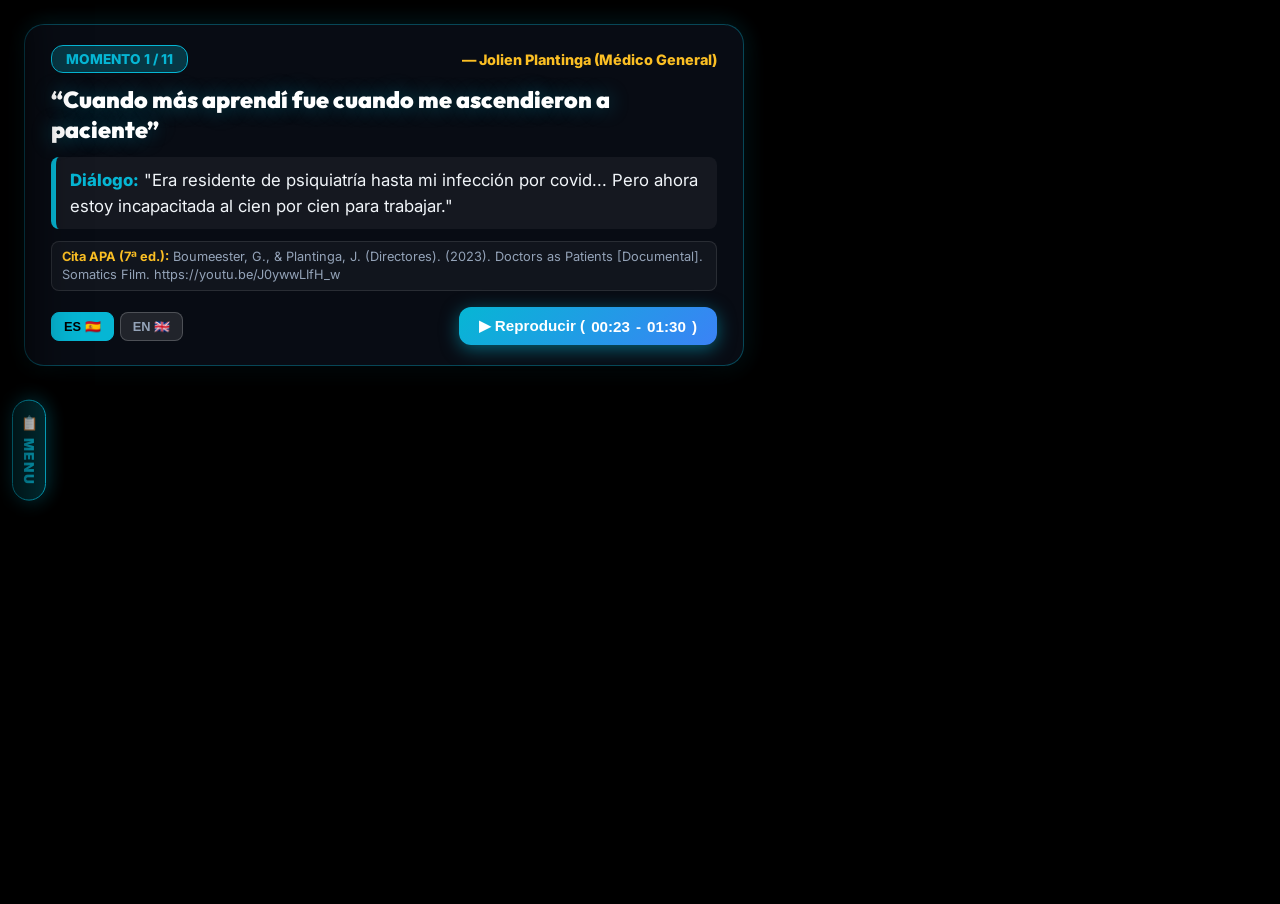
==== commit 20c510d4: "fix(style): boost video quote text emphasis with 3.4rem pop keyframe animation and high contrast pro" ====
--- a/presentacion-medicos-pacientes.html
+++ b/presentacion-medicos-pacientes.html
@@ -3,7 +3,7 @@
 <head>
   <meta charset="UTF-8">
   <meta name="viewport" content="width=device-width, initial-scale=1.0">
-  <title>Doctors as Patients: Presentación con Ilustraciones e Infografía</title>
+  <title>Doctors as Patients: Presentación con Énfasis de Texto de Alto Impacto</title>
   <link rel="preconnect" href="https://fonts.googleapis.com">
   <link rel="preconnect" href="https://fonts.gstatic.com" crossorigin>
   <link href="https://fonts.googleapis.com/css2?family=Inter:wght@400;500;600;700;800&family=Outfit:wght@700;800;900&display=swap" rel="stylesheet">
@@ -18,7 +18,7 @@
       --accent-purple: #8b5cf6;
       --text-white: #ffffff;
       --text-gray: #94a3b8;
-      --glass-bg: rgba(9, 13, 22, 0.94);
+      --glass-bg: rgba(9, 13, 22, 0.95);
       --font-title: 'Outfit', sans-serif;
       --font-body: 'Inter', sans-serif;
     }
@@ -63,55 +63,95 @@
       border: none;
     }
 
-    /* Visual Infographic Slide Frame (For Moments 7-11) */
+    /* Visual Infographic Slide Frame - IMMERSIVE FULL-VIEWPORT CANVAS */
     .slide-visual-frame {
+      position: absolute;
+      top: 0;
+      left: 0;
+      width: 100vw;
+      height: 100vh;
+      z-index: 15;
+      background: #030712;
+      display: flex;
+      flex-direction: column;
+      align-items: center;
+      justify-content: center;
+      padding: 16px 20px;
+      opacity: 0;
+      visibility: hidden;
+      transition: opacity 0.5s ease, visibility 0.5s ease;
+    }
+
+    .slide-visual-frame.active {
+      opacity: 1;
+      visibility: visible;
+    }
+
+    /* HERO CANVAS CONTAINER (98vw x 96vh) */
+    .slide-card-hero {
+      position: relative;
+      width: 98vw;
+      height: 96vh;
+      border: 2px solid var(--accent-cyan);
+      border-radius: 28px;
+      padding: 32px 44px;
+      box-shadow: 0 25px 100px rgba(0, 0, 0, 0.98), 0 0 80px rgba(6, 182, 212, 0.5);
+      display: flex;
+      flex-direction: column;
+      justify-content: space-between;
+      overflow: hidden;
+      transform: translateY(20px) scale(0.99);
+      transition: transform 0.6s cubic-bezier(0.16, 1, 0.3, 1);
+    }
+
+    .slide-visual-frame.active .slide-card-hero {
+      transform: translateY(0) scale(1);
+    }
+
+    /* CANVAS BACKGROUND IMAGE & GRADIENT OVERLAY */
+    .slide-canvas-bg {
       position: absolute;
       top: 0;
       left: 0;
       width: 100%;
       height: 100%;
-      z-index: 15;
-      background: radial-gradient(circle at center, #111827 0%, #030712 100%);
+      object-fit: cover;
+      filter: brightness(0.68) contrast(1.18);
+      z-index: 1;
+      transition: transform 1.2s ease;
+    }
+
+    .slide-card-hero:hover .slide-canvas-bg {
+      transform: scale(1.03);
+    }
+
+    .slide-canvas-overlay {
+      position: absolute;
+      top: 0;
+      left: 0;
+      width: 100%;
+      height: 100%;
+      background: linear-gradient(135deg, rgba(3, 7, 18, 0.92) 0%, rgba(9, 13, 22, 0.65) 50%, rgba(3, 7, 18, 0.88) 100%);
+      z-index: 2;
+      pointer-events: none;
+    }
+
+    /* FLOATING CONTENT WRAPPER ON TOP OF CANVAS */
+    .slide-canvas-content {
+      position: relative;
+      z-index: 3;
       display: flex;
       flex-direction: column;
-      align-items: center;
-      justify-content: center;
-      padding: 30px;
-      opacity: 0;
-      visibility: hidden;
-      transition: opacity 0.5s ease, visibility 0.5s ease;
-    }
-
-    .slide-visual-frame.active {
-      opacity: 1;
-      visibility: visible;
-    }
-
-    .slide-card-hero {
-      width: 92vw;
-      max-width: 1300px;
-      background: rgba(15, 23, 42, 0.88);
-      border: 2px solid var(--accent-cyan);
-      border-radius: 28px;
-      padding: 36px 44px;
-      box-shadow: 0 25px 80px rgba(0, 0, 0, 0.95), 0 0 60px rgba(6, 182, 212, 0.35);
-      display: flex;
-      flex-direction: column;
-      gap: 20px;
-      backdrop-filter: blur(20px);
-      -webkit-backdrop-filter: blur(20px);
-      transform: translateY(30px) scale(0.98);
-      transition: transform 0.6s cubic-bezier(0.16, 1, 0.3, 1);
-    }
-
-    .slide-visual-frame.active .slide-card-hero {
-      transform: translateY(0) scale(1);
+      justify-content: space-between;
+      height: 100%;
+      gap: 16px;
     }
 
     .slide-badge-row {
       display: flex;
       align-items: center;
       justify-content: space-between;
+      gap: 16px;
     }
 
     /* Pulsing Alarm Animation */
@@ -133,160 +173,139 @@
     .slide-tag {
       background: linear-gradient(135deg, var(--accent-red), #dc2626);
       color: #fff;
-      font-size: 0.85rem;
+      font-size: 0.95rem;
       font-weight: 900;
-      padding: 6px 18px;
+      padding: 8px 22px;
       border-radius: 20px;
       text-transform: uppercase;
       letter-spacing: 0.08em;
       animation: pulse-alarm 2.5s infinite;
+      box-shadow: 0 4px 20px rgba(239, 68, 68, 0.5);
     }
 
     .slide-source {
-      font-size: 0.85rem;
+      font-size: 0.95rem;
       color: var(--accent-amber);
-      font-weight: 700;
+      font-weight: 800;
+      background: rgba(15, 23, 42, 0.75);
+      backdrop-filter: blur(12px);
+      padding: 8px 18px;
+      border-radius: 16px;
+      border: 1px solid rgba(251, 191, 36, 0.4);
     }
 
     .slide-title-text {
       font-family: var(--font-title);
-      font-size: 2.3rem;
+      font-size: 2.8rem;
       font-weight: 900;
-      line-height: 1.25;
+      line-height: 1.2;
       color: #ffffff;
       border-left: 8px solid var(--accent-cyan);
-      padding-left: 20px;
-      text-shadow: 0 0 25px rgba(6, 182, 212, 0.5);
-    }
-
-    /* Split Layout for Illustration Image & Stats */
-    .slide-content-split {
-      display: grid;
-      grid-template-columns: 420px 1fr;
-      gap: 24px;
-      align-items: center;
-    }
-
-    @media (max-width: 1024px) {
-      .slide-content-split {
-        grid-template-columns: 1fr;
-      }
-    }
-
-    .slide-illustration-box {
-      width: 100%;
-      height: 240px;
-      border-radius: 20px;
-      overflow: hidden;
-      border: 2px solid rgba(6, 182, 212, 0.4);
-      box-shadow: 0 10px 30px rgba(0, 0, 0, 0.6), 0 0 20px rgba(6, 182, 212, 0.2);
-      position: relative;
-    }
-
-    .slide-illustration-box img {
-      width: 100%;
-      height: 100%;
-      object-fit: cover;
-      transition: transform 0.5s ease;
-    }
-
-    .slide-illustration-box:hover img {
-      transform: scale(1.05);
-    }
-
+      padding-left: 22px;
+      text-shadow: 0 0 35px rgba(6, 182, 212, 0.8), 0 4px 20px rgba(0,0,0,0.9);
+    }
+
+    /* FLOATING ORGANIC GLASS CARDS GRID */
     .slide-stats-grid {
       display: grid;
-      grid-template-columns: repeat(auto-fit, minmax(240px, 1fr));
-      gap: 16px;
-    }
-
-    /* Staggered Card Animation */
+      grid-template-columns: repeat(auto-fit, minmax(320px, 1fr));
+      gap: 22px;
+      margin: 8px 0;
+    }
+
+    /* Staggered Floating Entrance Animation */
     @keyframes fadeInUpStagger {
       from {
         opacity: 0;
-        transform: translateY(40px);
+        transform: translateY(40px) scale(0.95);
       }
       to {
         opacity: 1;
-        transform: translateY(0);
+        transform: translateY(0) scale(1);
       }
     }
 
     .stat-box {
-      background: rgba(255, 255, 255, 0.04);
-      border: 1px solid rgba(255, 255, 255, 0.12);
-      border-radius: 18px;
-      padding: 18px 20px;
+      background: rgba(15, 23, 42, 0.75);
+      backdrop-filter: blur(20px);
+      -webkit-backdrop-filter: blur(20px);
+      border: 1.5px solid rgba(6, 182, 212, 0.35);
+      border-radius: 22px;
+      padding: 24px 28px;
       display: flex;
       flex-direction: column;
-      gap: 6px;
+      gap: 12px;
       position: relative;
       overflow: hidden;
-      transition: all 0.3s ease;
-      animation: fadeInUpStagger 0.6s cubic-bezier(0.16, 1, 0.3, 1) both;
+      box-shadow: 0 20px 50px rgba(0, 0, 0, 0.7), 0 0 30px rgba(6, 182, 212, 0.2);
+      transition: all 0.4s cubic-bezier(0.16, 1, 0.3, 1);
+      animation: fadeInUpStagger 0.7s cubic-bezier(0.16, 1, 0.3, 1) both;
     }
 
     .stat-box:hover {
-      background: rgba(255, 255, 255, 0.08);
+      background: rgba(15, 23, 42, 0.88);
       border-color: var(--accent-cyan);
-      transform: translateY(-4px);
-      box-shadow: 0 12px 30px rgba(6, 182, 212, 0.25);
+      transform: translateY(-6px) scale(1.02);
+      box-shadow: 0 25px 60px rgba(6, 182, 212, 0.4);
     }
 
     /* Animated Stat Number */
     .stat-number {
       font-family: var(--font-title);
-      font-size: 2.6rem;
+      font-size: 3.6rem;
       font-weight: 900;
       color: var(--accent-cyan);
       line-height: 1;
       display: flex;
       align-items: center;
-      gap: 4px;
+      gap: 6px;
     }
 
     .stat-number.red {
       color: var(--accent-red);
-      text-shadow: 0 0 20px rgba(239, 68, 68, 0.6);
+      text-shadow: 0 0 30px rgba(239, 68, 68, 0.8);
     }
 
     .stat-number.amber {
       color: var(--accent-amber);
-      text-shadow: 0 0 20px rgba(251, 191, 36, 0.6);
+      text-shadow: 0 0 30px rgba(251, 191, 36, 0.8);
     }
 
     .stat-number.cyan {
       color: var(--accent-cyan);
-      text-shadow: 0 0 20px rgba(6, 182, 212, 0.6);
+      text-shadow: 0 0 30px rgba(6, 182, 212, 0.8);
     }
 
     .stat-number.green {
       color: var(--accent-green);
-      text-shadow: 0 0 20px rgba(16, 185, 129, 0.6);
+      text-shadow: 0 0 30px rgba(16, 185, 129, 0.8);
     }
 
     .stat-label {
-      font-size: 1rem;
+      font-size: 1.25rem;
       font-weight: 800;
-      color: #f1f5f9;
+      color: #f8fafc;
       line-height: 1.3;
     }
 
     .stat-desc {
-      font-size: 0.85rem;
-      color: #94a3b8;
+      font-size: 0.98rem;
+      color: #cbd5e1;
+      line-height: 1.5;
+    }
+
+    /* FLOATING GLASS APA CITATION FOOTER */
+    .apa-card-footer {
+      background: rgba(9, 13, 22, 0.85);
+      backdrop-filter: blur(16px);
+      -webkit-backdrop-filter: blur(16px);
+      border: 1px solid rgba(6, 182, 212, 0.35);
+      border-radius: 18px;
+      padding: 14px 24px;
+      font-size: 0.9rem;
+      color: #cbd5e1;
       line-height: 1.45;
-    }
-
-    /* APA Citation Box inside Card Footer */
-    .apa-card-footer {
-      background: rgba(6, 182, 212, 0.08);
-      border: 1px solid rgba(6, 182, 212, 0.25);
-      border-radius: 14px;
-      padding: 10px 16px;
-      font-size: 0.8rem;
-      color: #94a3b8;
-      line-height: 1.4;
+      box-shadow: 0 10px 30px rgba(0, 0, 0, 0.6);
     }
 
     .apa-card-footer strong {
@@ -296,11 +315,11 @@
     /* Creative Dynamic Energy Gauge Bar (PEM Visualizer) */
     .energy-gauge-container {
       width: 100%;
-      height: 10px;
+      height: 14px;
       background: rgba(255, 255, 255, 0.1);
       border-radius: 8px;
       overflow: hidden;
-      margin-top: 4px;
+      margin-top: 6px;
       position: relative;
     }
 
@@ -316,7 +335,7 @@
       100% {
         width: 15%;
         background: var(--accent-red);
-        box-shadow: 0 0 12px var(--accent-red);
+        box-shadow: 0 0 15px var(--accent-red);
       }
     }
 
@@ -328,6 +347,53 @@
 
     .slide-visual-frame.active .energy-gauge-bar {
       animation: drainEnergy 3s cubic-bezier(0.4, 0, 0.2, 1) forwards;
+    }
+
+    /* FULLSCREEN CINEMA IMAGE MODAL */
+    .cinema-image-modal {
+      position: fixed;
+      top: 0;
+      left: 0;
+      width: 100vw;
+      height: 100vh;
+      background: rgba(0, 0, 0, 0.96);
+      backdrop-filter: blur(24px);
+      -webkit-backdrop-filter: blur(24px);
+      z-index: 200;
+      display: flex;
+      align-items: center;
+      justify-content: center;
+      opacity: 0;
+      visibility: hidden;
+      transition: opacity 0.4s ease, visibility 0.4s ease;
+      padding: 30px;
+    }
+
+    .cinema-image-modal.active {
+      opacity: 1;
+      visibility: visible;
+    }
+
+    .cinema-image-modal img {
+      max-width: 95vw;
+      max-height: 90vh;
+      border-radius: 20px;
+      border: 3px solid var(--accent-cyan);
+      box-shadow: 0 0 90px rgba(6, 182, 212, 0.7);
+    }
+
+    .cinema-close-btn {
+      position: absolute;
+      top: 24px;
+      right: 32px;
+      background: rgba(255, 255, 255, 0.15);
+      border: 1px solid rgba(255, 255, 255, 0.3);
+      color: #fff;
+      font-size: 1.5rem;
+      padding: 10px 20px;
+      border-radius: 14px;
+      cursor: pointer;
+      font-weight: 800;
     }
 
     /* Blur Backdrop for Auto-Stop Focus Mode */
@@ -337,9 +403,9 @@
       left: 0;
       width: 100%;
       height: 100%;
-      background: rgba(0, 0, 0, 0.85);
-      backdrop-filter: blur(16px);
-      -webkit-backdrop-filter: blur(16px);
+      background: rgba(0, 0, 0, 0.88);
+      backdrop-filter: blur(20px);
+      -webkit-backdrop-filter: blur(20px);
       z-index: 60;
       opacity: 0;
       visibility: hidden;
@@ -356,17 +422,17 @@
       position: absolute;
       top: 24px;
       left: 24px;
-      max-width: 680px;
+      max-width: 720px;
       background: var(--glass-bg);
-      backdrop-filter: blur(16px);
-      -webkit-backdrop-filter: blur(16px);
-      border: 1px solid rgba(255, 255, 255, 0.18);
-      border-radius: 18px;
-      padding: 18px 22px;
-      box-shadow: 0 12px 32px rgba(0, 0, 0, 0.8);
+      backdrop-filter: blur(20px);
+      -webkit-backdrop-filter: blur(20px);
+      border: 1.5px solid rgba(6, 182, 212, 0.35);
+      border-radius: 20px;
+      padding: 20px 26px;
+      box-shadow: 0 16px 40px rgba(0, 0, 0, 0.85), 0 0 25px rgba(6, 182, 212, 0.2);
       display: flex;
       flex-direction: column;
-      gap: 10px;
+      gap: 12px;
       z-index: 50;
       opacity: 1;
       visibility: visible;
@@ -392,43 +458,45 @@
       background: rgba(6, 182, 212, 0.25);
       border: 1px solid var(--accent-cyan);
       color: var(--accent-cyan);
-      font-size: 0.8rem;
+      font-size: 0.85rem;
       font-weight: 800;
-      padding: 4px 12px;
+      padding: 5px 14px;
       border-radius: 12px;
       text-transform: uppercase;
     }
 
     .banner-speaker {
-      font-size: 0.85rem;
+      font-size: 0.9rem;
       color: var(--accent-amber);
-      font-weight: 700;
+      font-weight: 800;
     }
 
     .banner-headline {
       font-family: var(--font-title);
-      font-size: 1.35rem;
-      font-weight: 800;
+      font-size: 1.45rem;
+      font-weight: 900;
       line-height: 1.3;
       color: var(--text-white);
+      text-shadow: 0 0 20px rgba(6, 182, 212, 0.4);
     }
 
     .banner-dialogue {
-      font-size: 0.9rem;
+      font-size: 1.05rem;
       line-height: 1.55;
-      color: #cbd5e1;
-      border-left: 4px solid var(--accent-cyan);
-      background: rgba(255, 255, 255, 0.04);
-      border-radius: 6px;
-      padding: 8px 12px;
+      color: #f1f5f9;
+      border-left: 5px solid var(--accent-cyan);
+      background: rgba(255, 255, 255, 0.05);
+      border-radius: 8px;
+      padding: 10px 14px;
     }
 
     .banner-dialogue strong {
       color: var(--accent-cyan);
+      font-weight: 800;
     }
 
     .banner-apa-box {
-      font-size: 0.775rem;
+      font-size: 0.8rem;
       color: #94a3b8;
       background: rgba(255, 255, 255, 0.04);
       border: 1px solid rgba(255, 255, 255, 0.1);
@@ -475,15 +543,15 @@
       background: linear-gradient(135deg, var(--accent-cyan), var(--accent-blue));
       color: #fff;
       border: none;
-      padding: 9px 18px;
-      border-radius: 10px;
+      padding: 10px 20px;
+      border-radius: 12px;
       font-weight: 800;
-      font-size: 0.9rem;
+      font-size: 0.95rem;
       cursor: pointer;
       display: flex;
       align-items: center;
       gap: 6px;
-      box-shadow: 0 4px 14px rgba(6, 182, 212, 0.4);
+      box-shadow: 0 4px 18px rgba(6, 182, 212, 0.5);
       transition: transform 0.2s ease;
     }
 
@@ -491,32 +559,46 @@
       transform: scale(1.04);
     }
 
-    /* MASSIVE PROJECTION CENTER FOCUS SLIDE MODAL */
+    /* MASSIVE PROJECTION CENTER FOCUS SLIDE MODAL - HIGH EMPHASIS DRAMATIC POP */
+    @keyframes modalFocusPop {
+      0% {
+        opacity: 0;
+        transform: translate(-50%, -40%) scale(0.85);
+      }
+      60% {
+        transform: translate(-50%, -52%) scale(1.03);
+      }
+      100% {
+        opacity: 1;
+        transform: translate(-50%, -50%) scale(1);
+      }
+    }
+
     .focus-slide-modal {
       position: absolute;
       top: 50%;
       left: 50%;
-      transform: translate(-50%, -45%) scale(0.95);
-      width: 92vw;
-      max-width: 1250px;
-      background: rgba(10, 15, 26, 0.96);
-      border: 3px solid var(--accent-cyan);
-      border-radius: 32px;
-      padding: 44px 52px;
-      box-shadow: 0 25px 80px rgba(0, 0, 0, 0.95), 0 0 60px rgba(6, 182, 212, 0.6);
+      transform: translate(-50%, -50%) scale(0.95);
+      width: 94vw;
+      max-width: 1350px;
+      background: rgba(7, 12, 22, 0.97);
+      border: 3.5px solid var(--accent-cyan);
+      border-radius: 36px;
+      padding: 48px 60px;
+      box-shadow: 0 30px 100px rgba(0, 0, 0, 0.98), 0 0 90px rgba(6, 182, 212, 0.7);
       z-index: 70;
       opacity: 0;
       visibility: hidden;
       transition: all 0.5s cubic-bezier(0.34, 1.56, 0.64, 1);
       display: flex;
       flex-direction: column;
-      gap: 20px;
+      gap: 24px;
     }
 
     .focus-slide-modal.active {
       opacity: 1;
       visibility: visible;
-      transform: translate(-50%, -50%) scale(1);
+      animation: modalFocusPop 0.6s cubic-bezier(0.16, 1, 0.3, 1) forwards;
     }
 
     .focus-badge {
@@ -525,55 +607,58 @@
       gap: 10px;
       background: linear-gradient(135deg, var(--accent-amber), #f59e0b);
       color: #000;
-      padding: 8px 20px;
+      padding: 10px 24px;
       border-radius: 24px;
-      font-size: 1rem;
+      font-size: 1.1rem;
       font-weight: 900;
       text-transform: uppercase;
       letter-spacing: 0.08em;
       align-self: flex-start;
-      box-shadow: 0 0 20px rgba(251, 191, 36, 0.5);
-    }
-
+      box-shadow: 0 0 25px rgba(251, 191, 36, 0.6);
+    }
+
+    /* MASSIVE HIGH-EMPHASIS HEADLINE FOR PROJECTIONS */
     .focus-headline {
       font-family: var(--font-title);
-      font-size: 2.6rem;
+      font-size: 3.4rem;
       font-weight: 900;
-      line-height: 1.25;
+      line-height: 1.2;
       color: #ffffff;
-      text-shadow: 0 0 30px rgba(6, 182, 212, 0.9), 0 0 60px rgba(6, 182, 212, 0.5);
-      border-left: 8px solid var(--accent-cyan);
-      padding-left: 24px;
+      text-shadow: 0 0 40px rgba(6, 182, 212, 0.95), 0 0 80px rgba(6, 182, 212, 0.6);
+      border-left: 10px solid var(--accent-cyan);
+      padding-left: 28px;
     }
 
     .focus-speaker {
-      font-size: 1.3rem;
+      font-size: 1.45rem;
       color: var(--accent-amber);
       font-weight: 800;
       letter-spacing: 0.02em;
     }
 
+    /* HIGH EMPHASIS DIALOGUE QUOTE BOX */
     .focus-dialogue {
-      background: rgba(6, 182, 212, 0.12);
-      border: 2px solid rgba(6, 182, 212, 0.35);
-      padding: 20px 24px;
-      border-radius: 18px;
-      font-size: 1.25rem;
-      line-height: 1.6;
-      color: #f8fafc;
+      background: rgba(6, 182, 212, 0.14);
+      border: 2.5px solid rgba(6, 182, 212, 0.45);
+      padding: 24px 30px;
+      border-radius: 22px;
+      font-size: 1.5rem;
+      line-height: 1.65;
+      color: #ffffff;
+      box-shadow: 0 10px 30px rgba(0, 0, 0, 0.5);
     }
 
     .focus-dialogue strong {
       color: var(--accent-cyan);
-      font-weight: 800;
+      font-weight: 900;
     }
 
     .focus-apa-citation {
-      background: rgba(255, 255, 255, 0.05);
-      border: 1px solid rgba(255, 255, 255, 0.15);
-      padding: 12px 18px;
-      border-radius: 12px;
-      font-size: 0.875rem;
+      background: rgba(255, 255, 255, 0.06);
+      border: 1px solid rgba(255, 255, 255, 0.18);
+      padding: 14px 22px;
+      border-radius: 14px;
+      font-size: 0.95rem;
       color: #cbd5e1;
       line-height: 1.45;
     }
@@ -839,44 +924,57 @@
       <iframe id="youtube-player" src="https://www.youtube-nocookie.com/embed/J0ywwLIfH_w?enablejsapi=1&rel=0&start=23&cc_load_policy=1" allow="accelerometer; autoplay; clipboard-write; encrypted-media; gyroscope; picture-in-picture" allowfullscreen></iframe>
     </div>
 
-    <!-- Visual Infographic Slide Frame (Moments 7-11) -->
+    <!-- Visual Infographic Slide Frame (Moments 7-11) - HERO IMAGE CANVAS LAYOUT -->
     <div class="slide-visual-frame" id="slide-visual-frame">
-      <div class="slide-card-hero">
-        <div class="slide-badge-row">
-          <span class="slide-tag" id="slide-tag">🚨 DATO ALARMANTE 1</span>
-          <span class="slide-source" id="slide-source">Fuente: Mayo Clinic Proceedings (2023) & Bateman Horne Center (2025)</span>
-        </div>
-
-        <h2 class="slide-title-text" id="slide-title-text">
-          La Epidemia Silenciosa: Incapacidad Severa y Confinamiento
-        </h2>
-
-        <!-- Creative Interactive Gauge Bar for PEM / Energy -->
-        <div id="gauge-wrapper" style="display:none; flex-direction:column; gap:4px;">
-          <div style="display:flex; justify-content:space-between; font-size:0.85rem; font-weight:800; color:var(--accent-red);">
-            <span>⚡ Nivel de Energía Mitocondrial (Post-Esfuerzo Mínimo)</span>
-            <span id="gauge-percent-text">100% ➔ 15% (COLAPSO)</span>
+      <div class="slide-card-hero" onclick="openCinemaImageModal()">
+        <!-- Background Canvas Image -->
+        <img id="slide-canvas-bg" class="slide-canvas-bg" src="images/moment_7.jpg" alt="Lienzo Médico">
+        
+        <!-- Dark Atmospheric Gradient Overlay -->
+        <div class="slide-canvas-overlay"></div>
+
+        <!-- Floating Organic Content Layer -->
+        <div class="slide-canvas-content" onclick="event.stopPropagation()">
+          <div class="slide-badge-row">
+            <span class="slide-tag" id="slide-tag">🚨 DATO ALARMANTE 1</span>
+            <div style="display:flex; align-items:center; gap:12px;">
+              <button style="background:rgba(6,182,212,0.25); border:1px solid var(--accent-cyan); color:var(--accent-cyan); padding:6px 14px; border-radius:12px; font-weight:800; font-size:0.8rem; cursor:pointer;" onclick="openCinemaImageModal()">🔍 Ampliar Lienzo</button>
+              <span class="slide-source" id="slide-source">Fuente: Mayo Clinic Proceedings (2023) & Bateman Horne Center (2025)</span>
+            </div>
           </div>
-          <div class="energy-gauge-container">
-            <div class="energy-gauge-bar"></div>
+
+          <h2 class="slide-title-text" id="slide-title-text">
+            La Epidemia Silenciosa: Incapacidad Severa y Confinamiento
+          </h2>
+
+          <!-- Creative Interactive Gauge Bar for PEM / Energy -->
+          <div id="gauge-wrapper" style="display:none; flex-direction:column; gap:4px; background:rgba(15,23,42,0.75); backdrop-filter:blur(14px); padding:10px 16px; border-radius:14px; border:1px solid rgba(239,68,68,0.4);">
+            <div style="display:flex; justify-content:space-between; font-size:0.9rem; font-weight:800; color:var(--accent-red);">
+              <span>⚡ Nivel de Energía Mitocondrial (Post-Esfuerzo Mínimo)</span>
+              <span id="gauge-percent-text">100% ➔ 15% (COLAPSO METABÓLICO)</span>
+            </div>
+            <div class="energy-gauge-container">
+              <div class="energy-gauge-bar"></div>
+            </div>
           </div>
-        </div>
-
-        <!-- Split Content Layout with Generated Illustration & Animated Stats Grid -->
-        <div class="slide-content-split">
-          <div class="slide-illustration-box">
-            <img id="slide-illustration-img" src="images/moment_7.jpg" alt="Ilustración Médica">
-          </div>
+
+          <!-- Floating Organic Glassmorphism Stat Cards Grid -->
           <div class="slide-stats-grid" id="slide-stats-grid">
             <!-- Dynamic animated stats injected here -->
           </div>
-        </div>
-
-        <!-- APA Citation Box at Slide Card Footer -->
-        <div class="apa-card-footer" id="apa-card-footer">
-          <strong>Cita APA (7ª ed.):</strong> <span id="slide-apa-text">Hoppers, M., Yellman, B., & Bateman, L. (2025). Clinical Care Guide: Managing ME/CFS, Long COVID, and Infection-Associated Chronic Conditions (IACCs). Bateman Horne Center.</span>
+
+          <!-- Floating Glass APA Citation Box at Slide Card Footer -->
+          <div class="apa-card-footer" id="apa-card-footer">
+            <strong>Cita APA (7ª ed.):</strong> <span id="slide-apa-text">Hoppers, M., Yellman, B., & Bateman, L. (2025). Clinical Care Guide: Managing ME/CFS, Long COVID, and Infection-Associated Chronic Conditions (IACCs). Bateman Horne Center.</span>
+          </div>
         </div>
       </div>
+    </div>
+
+    <!-- FULLSCREEN CINEMA IMAGE MODAL -->
+    <div class="cinema-image-modal" id="cinema-image-modal" onclick="closeCinemaImageModal()">
+      <button class="cinema-close-btn" onclick="closeCinemaImageModal()">✕ Cerrar Vista Lienzo</button>
+      <img id="cinema-modal-img" src="images/moment_7.jpg" alt="Lienzo Médico a Pantalla Completa">
     </div>
 
     <!-- Video Blur Backdrop -->
@@ -964,7 +1062,7 @@
   <script src="https://www.youtube.com/iframe_api"></script>
   <script>
     const slidesData = [
-      // MOMENTOS DEL DOCUMENTAL (1 a 6) CON CITAS APA 7ª ED.
+      // MOMENTOS DEL DOCUMENTAL (1 a 6) CON ENFASIS DE TEXTO ALTO IMPACTO Y CITAS APA 7ª ED.
       {
         id: 1,
         type: 'video',
@@ -973,9 +1071,9 @@
         startSeconds: 23,
         endSeconds: 90,
         headline: "“Cuando más aprendí fue cuando me ascendieron a paciente”",
-        speaker: "— Jolien Plantinga & Gitte Boumeester",
-        dialogueES: "Era residente de psiquiatría hasta mi infección por covid. Me faltaba un año para convertirme en psiquiatra. Pero ahora estoy incapacitada al 100% para trabajar.",
-        dialogueEN: "I was a psychiatry resident until my COVID infection. I had another year to become a psychiatrist. But now I am 100% unfit for work.",
+        speaker: "— Jolien Plantinga & Gitte Boumeester (Médicos Generales)",
+        dialogueES: "Era residente de psiquiatría hasta mi infección por covid... Me faltaba solo un año para ser psiquiatra. Pero ahora estoy incapacitada al 100% para trabajar.",
+        dialogueEN: "I was a psychiatry resident until my COVID infection... I had another year to become a psychiatrist. But now I am 100% unfit for work.",
         apaCitation: "Boumeester, G., & Plantinga, J. (Directores). (2023). Doctors as Patients: The Unseen Struggle of Long COVID & ME/CFS [Documental]. Somatics Film Production. https://youtu.be/J0ywwLIfH_w"
       },
       {
@@ -987,7 +1085,7 @@
         endSeconds: 370,
         headline: "“Mi única actividad del día es bajar de la cama de arriba a la cama de abajo”",
         speaker: "— Jolien Plantinga & Peter Hulshof",
-        dialogueES: "¿Cómo es su día ahora como paciente? Mi día es ir de mi cama de arriba a la cama de abajo. Esa es en realidad mi única actividad del día.",
+        dialogueES: "¿Cómo es su día a día ahora como paciente? Mi día es ir de mi cama de arriba a la cama de abajo. Esa es en realidad mi única actividad del día.",
         dialogueEN: "What is your day like now as a patient? My day is going from my bed upstairs to the bed downstairs. That is actually my only activity of the day.",
         apaCitation: "Boumeester, G., & Plantinga, J. (Directores). (2023). Doctors as Patients [Documental; Módulo Severidad]. Somatics Film Production. https://youtu.be/J0ywwLIfH_w?t=268"
       },
@@ -998,10 +1096,10 @@
         endTimeStr: "14:30",
         startSeconds: 751,
         endSeconds: 870,
-        headline: "“Yo misma como médico tenía prejuicios... no quería ser ese tipo de paciente”",
+        headline: "“Yo misma como médico tenía prejuicios... pensaba que se inventaban la enfermedad”",
         speaker: "— Jolien Plantinga (Médico General)",
-        dialogueES: "Tenía los prejuicios que tienen muchos médicos... pensaba que los pacientes de fatiga crónica se inventaban la enfermedad. Hasta que vi a enfermos graves encamados en cuartos oscuros.",
-        dialogueEN: "I had the prejudices that many doctors have... I thought chronic fatigue patients were making it up. Until I experienced it and saw severely ill patients bedridden in dark rooms.",
+        dialogueES: "Tenía los prejuicios que tienen muchos médicos... pensaba que los pacientes de fatiga crónica se inventaban la enfermedad. Hasta que lo viví en carne propia y vi a enfermos graves encamados en cuartos oscuros.",
+        dialogueEN: "I had the prejudices that many doctors have... I thought chronic fatigue patients were making it up. Until I experienced it myself and saw severely ill patients bedridden in dark rooms.",
         apaCitation: "Boumeester, G., & Plantinga, J. (Directores). (2023). Doctors as Patients [Documental; Sesgo Médico]. Somatics Film Production. https://youtu.be/J0ywwLIfH_w?t=751"
       },
       {
@@ -1024,7 +1122,7 @@
         endTimeStr: "42:00",
         startSeconds: 2461,
         endSeconds: 2520,
-        headline: "“Siempre me enorgullecí de ser médico, pero ver miles de enfermos ignorados me da vergüenza”",
+        headline: "“Siempre me enorgullecí de ser médico... ver miles de enfermos abandonados me da vergüenza”",
         speaker: "— Gitte Boumeester & Laura",
         dialogueES: "Siempre me enorgullecí de ser médico. Pensaba que los médicos hacían todo lo posible. Pero ahora veo a miles de personas enfermas en sus casas, abandonadas, y me da una profunda vergüenza.",
         dialogueEN: "I was always proud to be a doctor. I thought doctors did everything possible. But now I see thousands of sick people in their homes, abandoned, and it fills me with shame.",
@@ -1044,7 +1142,7 @@
         apaCitation: "Boumeester, G., & Plantinga, J. (Directores). (2023). Doctors as Patients [Documental; Testimonio de Escucha]. Somatics Film Production. https://youtu.be/J0ywwLIfH_w?t=3179"
       },
 
-      // SECCIÓN INFOGRÁFICA DE IMPACTO ALARMANTE CON ILUSTRACIONES Y CITAS APA 7ª ED. (Momento 7 a 11)
+      // SECCIÓN INFOGRÁFICA DE IMPACTO ALARMANTE CON LIENZO E INFORMACIÓN FLOTANTE (Momento 7 a 11)
       {
         id: 7,
         type: 'infographic',
@@ -1056,9 +1154,9 @@
         dialogueEN: "ME/CFS and Long COVID destroy productive life. Over 75% become unable to work full-time, and 25% remain bedridden in dark rooms unable to tolerate light or sound.",
         apaCitation: "Hoppers, M., Yellman, B., Bateman, L., Khan, Z., Haddad, M., Powers, C., Mooney, A., & Ruschioni, T. (2025). Clinical Care Guide: Managing ME/CFS, Long COVID, and Infection-Associated Chronic Conditions (IACCs) (1ª ed., pp. 6–12). Bateman Horne Center.",
         stats: [
-          { targetVal: 75, prefix: "> ", suffix: "%", label: "Incapacidad Laboral", desc: "Pérdida total o severa de la capacidad de mantener un empleo o estudio.", color: "red" },
-          { targetVal: 25, prefix: "", suffix: "%", label: "Enfermedad Severa", desc: "Confinados permanentemente en cama o sillas de ruedas en cuartos oscuros.", color: "red" },
-          { targetVal: 67, prefix: "", suffix: " Mil M$", label: "Impacto Económico", desc: "Costo económico anual estimado por pérdida de productividad y salud.", color: "amber" }
+          { targetVal: 75, prefix: "> ", suffix: "%", label: "Incapacidad Laboral Severa", desc: "Pérdida total de la capacidad de mantener un trabajo o carrera profesional.", color: "red" },
+          { targetVal: 25, prefix: "", suffix: "%", label: "Pacientes Encamados", desc: "Confinados permanentemente en cama o cuartos oscuros sin tolerar estimulación.", color: "red" },
+          { targetVal: 67, prefix: "", suffix: " Mil M$", label: "Pérdida Económica Anual", desc: "Impacto económico gigantesco estimado por pérdida de productividad y costos médicos.", color: "amber" }
         ]
       },
       {
@@ -1072,9 +1170,9 @@
         dialogueEN: "Prescribing exercise to these patients causes severe physical harm. 80-90% experience catastrophic relapses. CDC and WHO have formally CONTRAINDICATED Graded Exercise Therapy (GET).",
         apaCitation: "National Institute for Health and Care Excellence. (2021). Myalgic encephalomyelitis (or encephalopathy)/chronic fatigue syndrome: Diagnosis and management (NICE Guideline NG206). https://www.nice.org.uk/guidance/ng206 ; Grach, S. L., Seltzer, J., Chon, T. Y., & Ganesh, R. (2023). Mayo Clinic Proceedings, 98(10), 1544–1552.",
         stats: [
-          { targetVal: 90, prefix: "", suffix: "%", label: "Recaída por Ejercicio", desc: "El ejercicio gradual (GET) destruye la capacidad celular y causa daño permanente.", color: "red" },
-          { textDisplay: "PROHIBIDO", label: "GET Contraindicado", desc: "Retirado de todas las guías médicas internacionales oficiales por peligro biológico.", color: "amber" },
-          { textDisplay: "PACING", label: "Regla Dorada", desc: "Gestión estricta de energía dentro del Sobre Energético para evitar colapsos.", color: "cyan" }
+          { targetVal: 90, prefix: "", suffix: "%", label: "Recaída por Ejercicio (GET)", desc: "El ejercicio progresivo destruye la reserva metabólica y produce daño permanente.", color: "red" },
+          { textDisplay: "PROHIBIDO", label: "GET Contraindicado", desc: "Retirado de todas las guías médicas internacionales por causar deterioro fisiológico.", color: "amber" },
+          { textDisplay: "PACING", label: "Regla Dorada", desc: "Gestión estricta de energía dentro del Sobre Energético para prevenir colapsos.", color: "cyan" }
         ]
       },
       {
@@ -1088,9 +1186,9 @@
         dialogueEN: "Patients wait between 3 and 5 years to receive an accurate diagnosis. More than 84% of affected individuals remain undiagnosed and neglected.",
         apaCitation: "Institute of Medicine Committee on the Diagnostic Criteria for Myalgic Encephalomyelitis/Chronic Fatigue Syndrome. (2015). Beyond myalgic encephalomyelitis/chronic fatigue syndrome: Redefining an illness. The National Academies Press. https://doi.org/10.17226/19012",
         stats: [
-          { targetVal: 5, prefix: "3 a ", suffix: " Años", label: "Años de Demora", desc: "Tiempo medio que tarda un paciente en ser escuchado y diagnosticado.", color: "amber" },
-          { targetVal: 84, prefix: "> ", suffix: "%", label: "Sin Diagnóstico", desc: "Viven etiquetados erróneamente con ansiedad o depresión sin ayuda real.", color: "red" },
-          { targetVal: 9, prefix: "", suffix: " de 10", label: "Desinformación", desc: "Médicos de atención primaria no han recibido formación sobre EM/SFC en su carrera.", color: "amber" }
+          { targetVal: 5, prefix: "3 a ", suffix: " Años", label: "Demora Diagnóstica", desc: "Tiempo medio de peregrinaje médico para ser escuchado y diagnosticado.", color: "amber" },
+          { targetVal: 84, prefix: "> ", suffix: "%", label: "Viven Sin Diagnóstico", desc: "Etiquetados erróneamente con ansiedad o depresión sin recibir ayuda médica real.", color: "red" },
+          { targetVal: 9, prefix: "", suffix: " de 10", label: "Sin Formación Médica", desc: "Médicos de atención primaria no han recibido capacitación académica sobre EM/SFC.", color: "amber" }
         ]
       },
       {
@@ -1193,7 +1291,11 @@
       document.getElementById('modal-apa-text').textContent = item.apaCitation;
 
       document.getElementById('focus-backdrop').classList.add('active');
-      document.getElementById('focus-slide-modal').classList.add('active');
+      
+      const modal = document.getElementById('focus-slide-modal');
+      modal.classList.remove('active');
+      void modal.offsetWidth; // Trigger reflow to restart animation
+      modal.classList.add('active');
 
       if (item.type === 'infographic') {
         document.getElementById('replay-btn').style.display = 'none';
@@ -1207,6 +1309,18 @@
     function hideFocusSlide() {
       document.getElementById('focus-backdrop').classList.remove('active');
       document.getElementById('focus-slide-modal').classList.remove('active');
+    }
+
+    function openCinemaImageModal() {
+      const item = slidesData[currentIndex];
+      if (item.type === 'infographic') {
+        document.getElementById('cinema-modal-img').src = item.illustrationImg;
+        document.getElementById('cinema-image-modal').classList.add('active');
+      }
+    }
+
+    function closeCinemaImageModal() {
+      document.getElementById('cinema-image-modal').classList.remove('active');
     }
 
     function replayCurrentClip() {
@@ -1277,6 +1391,7 @@
       const item = slidesData[currentIndex];
 
       hideFocusSlide();
+      closeCinemaImageModal();
       const banner = document.getElementById('overlay-banner');
       banner.classList.remove('fade-out-total');
 
@@ -1300,7 +1415,7 @@
           player.seekTo(item.startSeconds, true);
         }
       } else {
-        // INFOGRAPHIC SLIDE MODE (Moments 7-11)
+        // INFOGRAPHIC SLIDE MODE (Moments 7-11) - HERO IMAGE CANVAS
         if (isPlayerReady && player && typeof player.pauseVideo === 'function') {
           player.pauseVideo();
         }
@@ -1315,10 +1430,10 @@
 
         document.getElementById('main-play-btn').style.display = 'none';
 
-        // Update Infographic Visual Card & Generated Illustration
+        // Update Background Canvas Image & Floating Content
         document.getElementById('slide-tag').textContent = item.tag;
         document.getElementById('slide-title-text').textContent = item.headline;
-        document.getElementById('slide-illustration-img').src = item.illustrationImg;
+        document.getElementById('slide-canvas-bg').src = item.illustrationImg;
         
         // Show energy gauge bar for PEM (Moment 10)
         const gaugeWrapper = document.getElementById('gauge-wrapper');
@@ -1435,6 +1550,7 @@
     document.addEventListener('keydown', (e) => {
       if (e.key === 'Escape') {
         hideFocusSlide();
+        closeCinemaImageModal();
       }
       if (e.key === 'ArrowLeft') prevSlide();
       if (e.key === 'ArrowRight') nextSlide();
